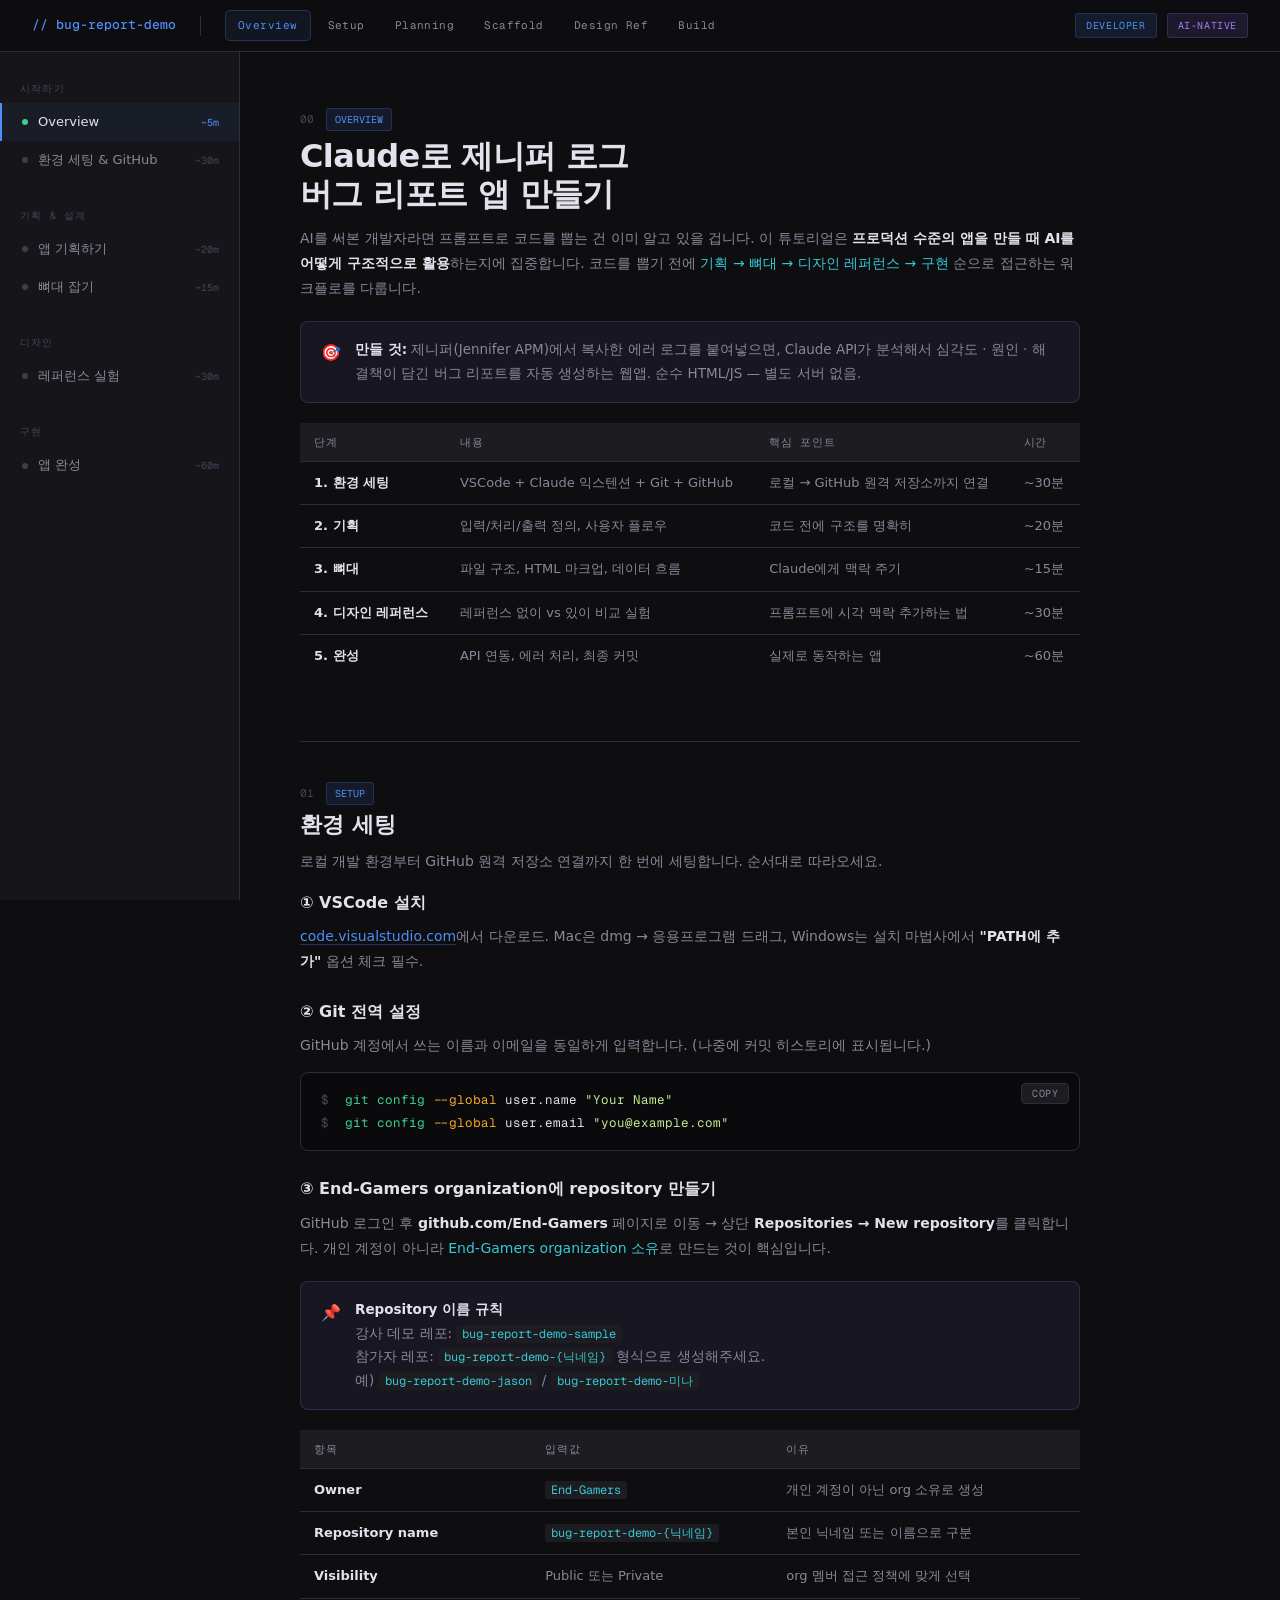
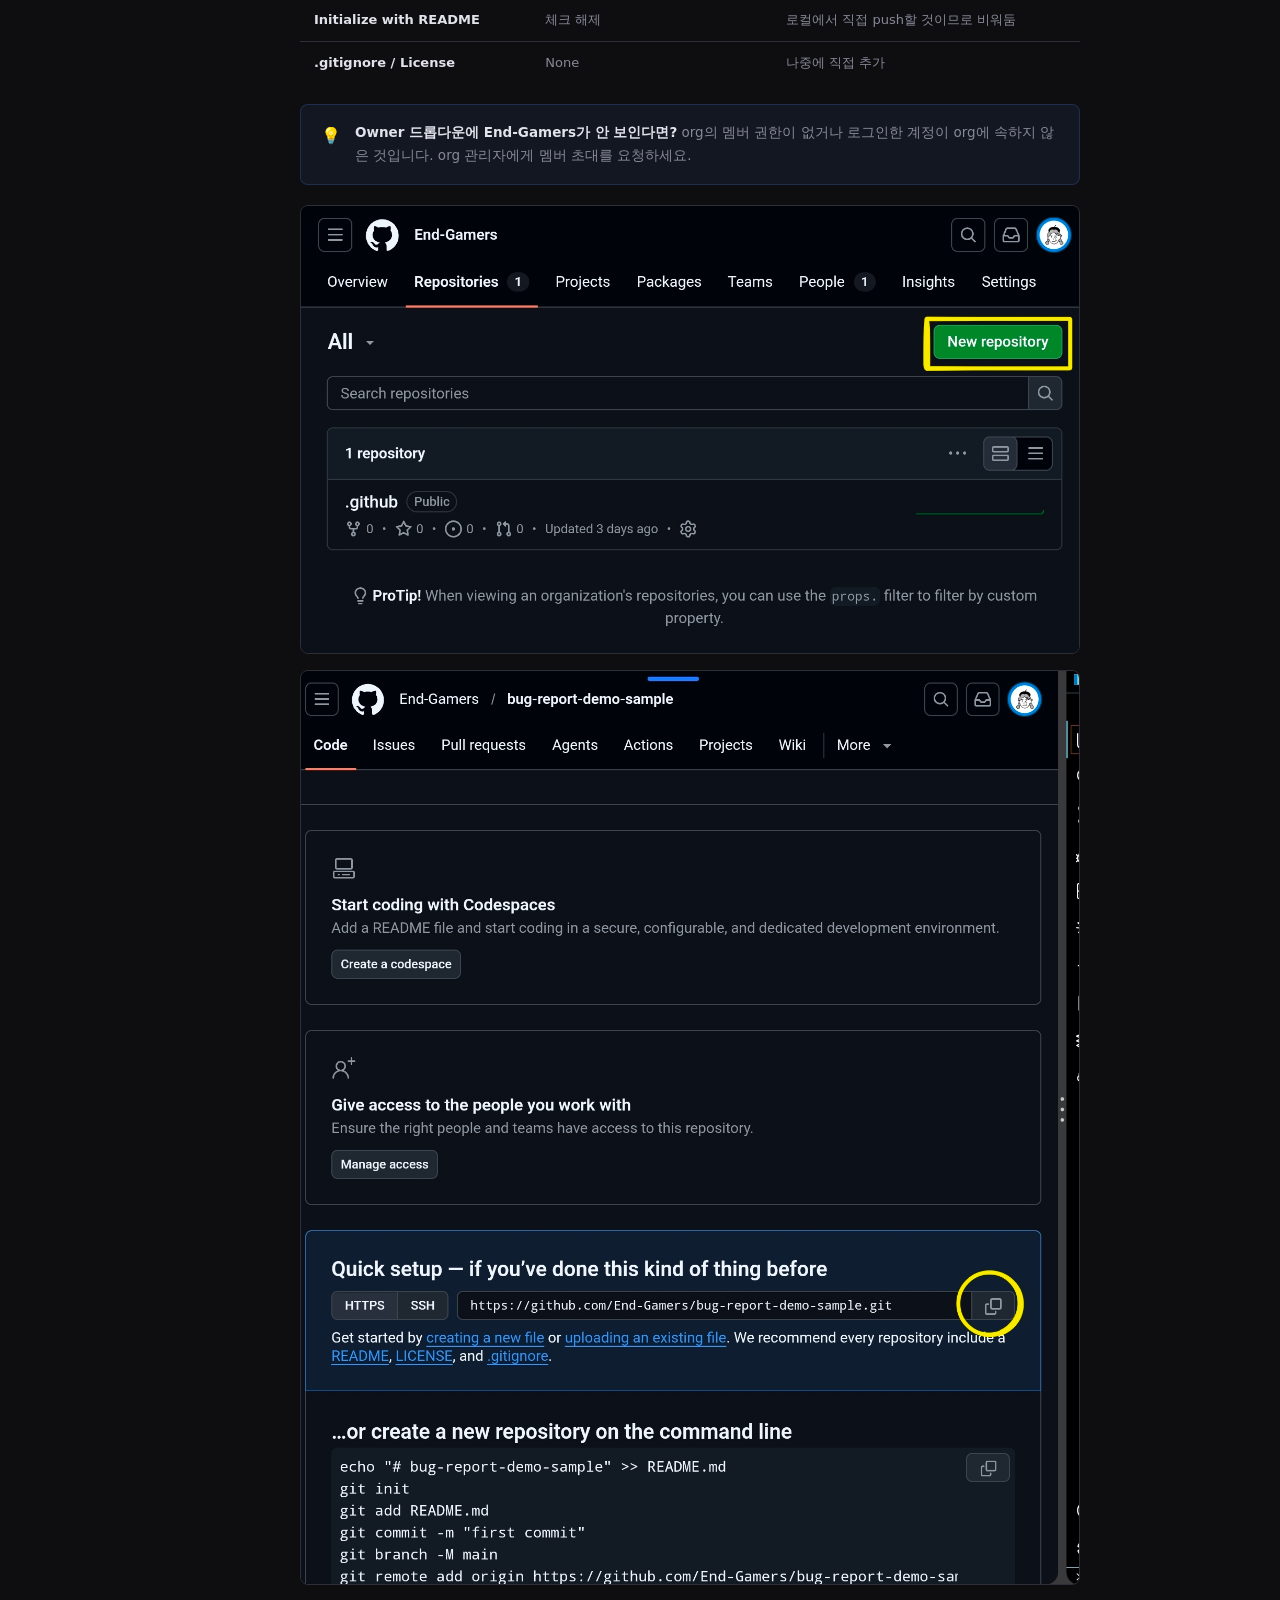
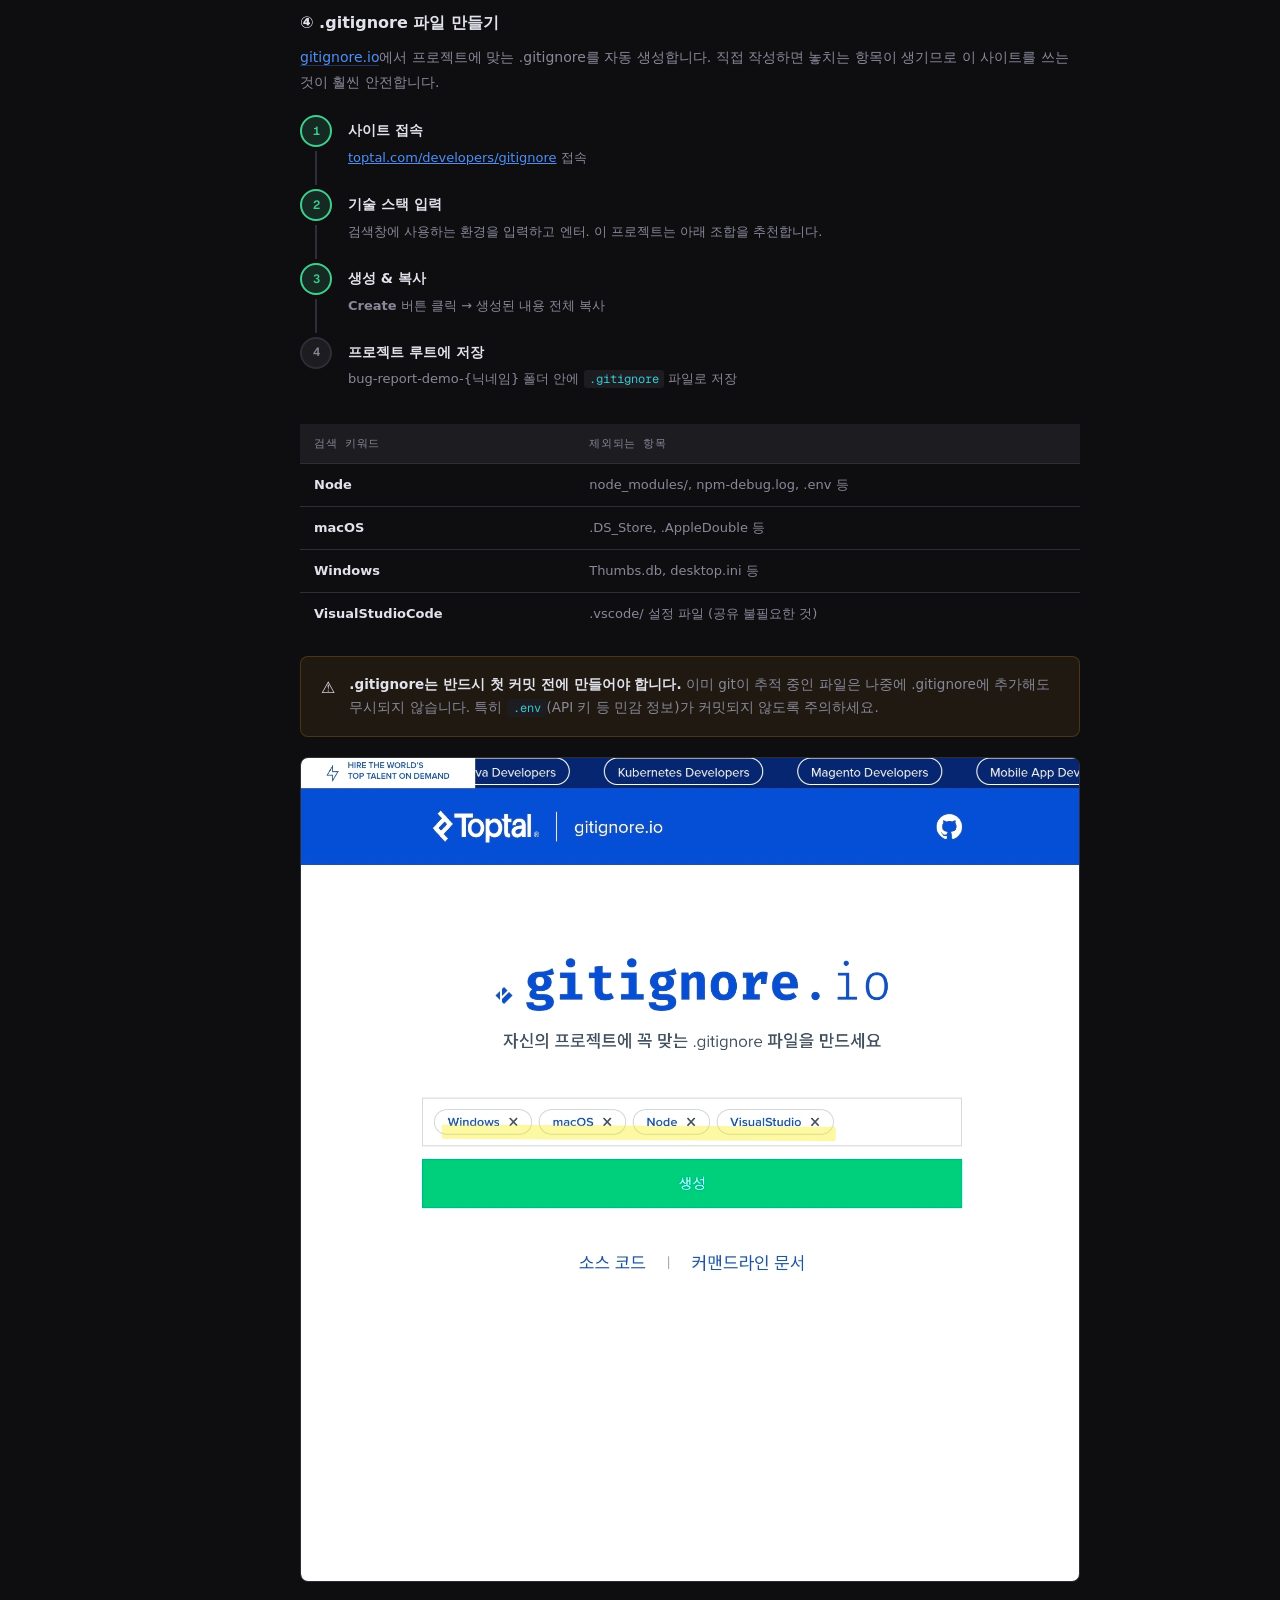
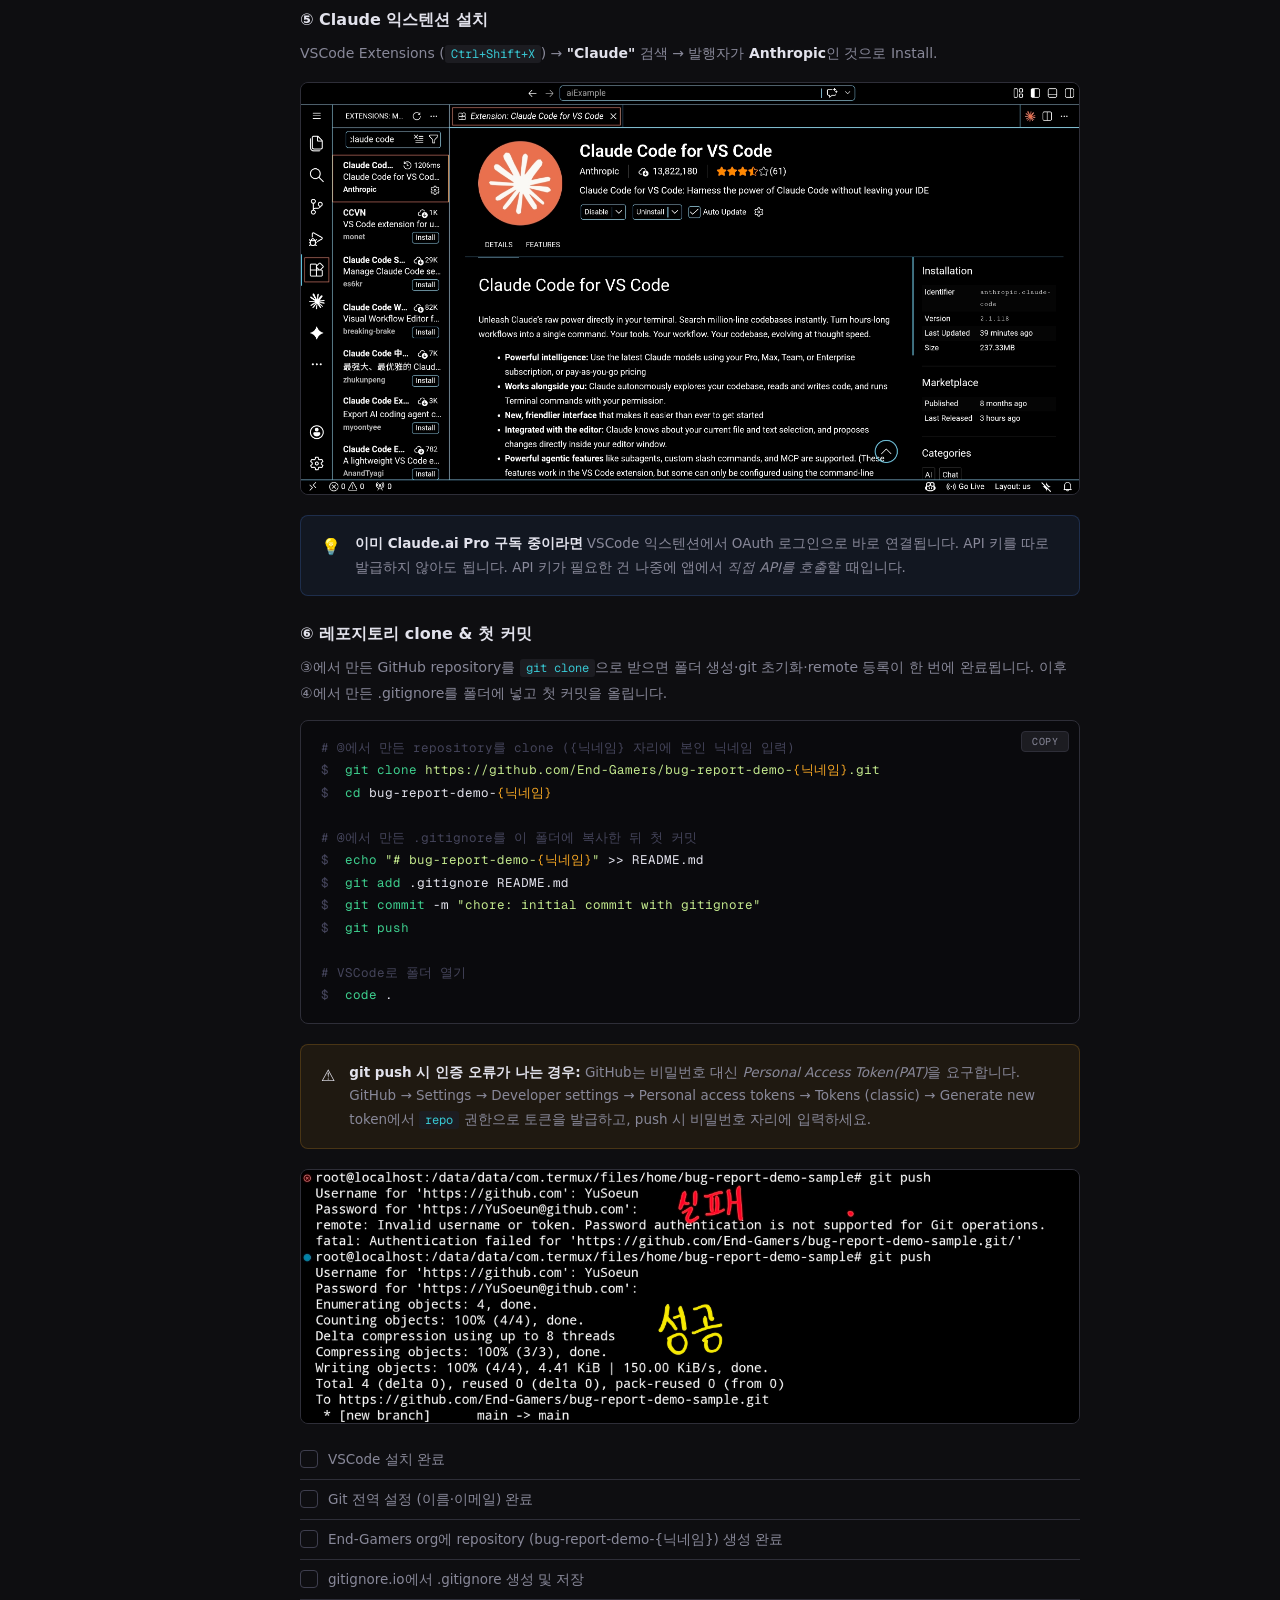
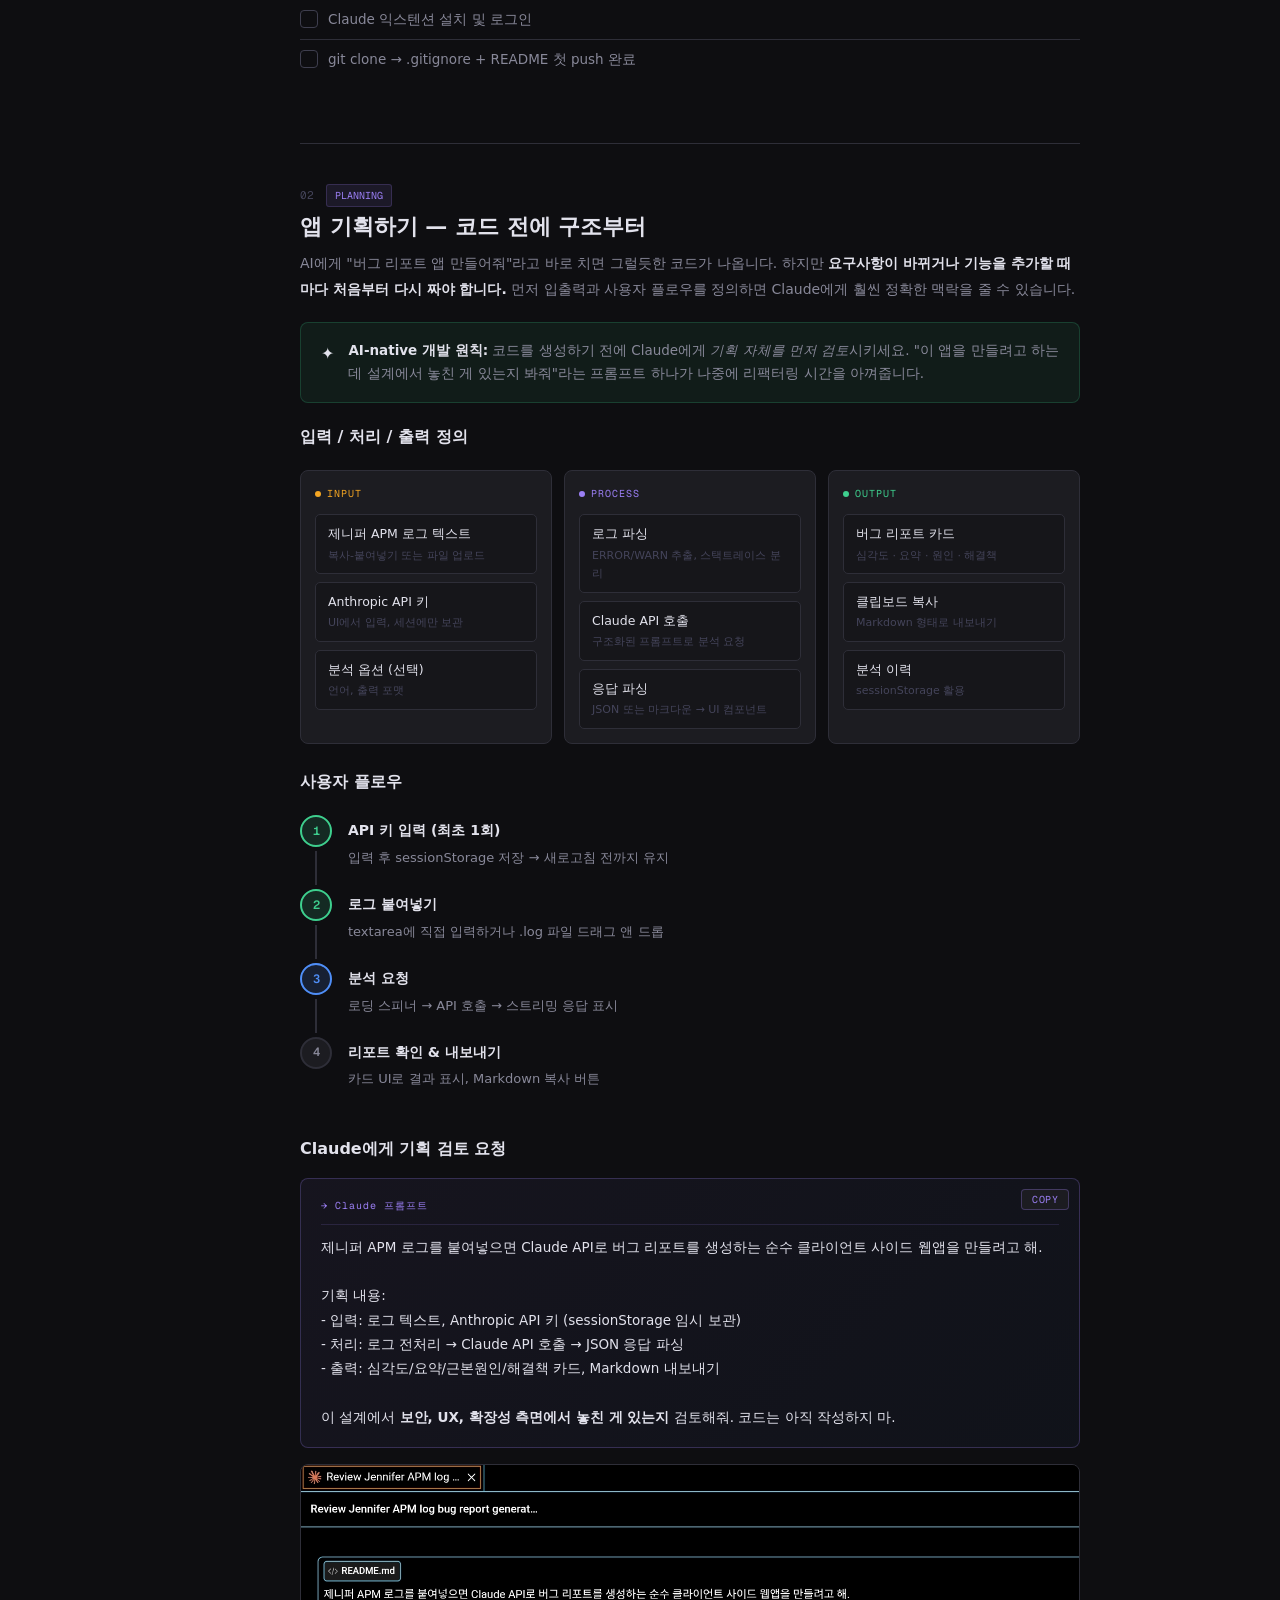
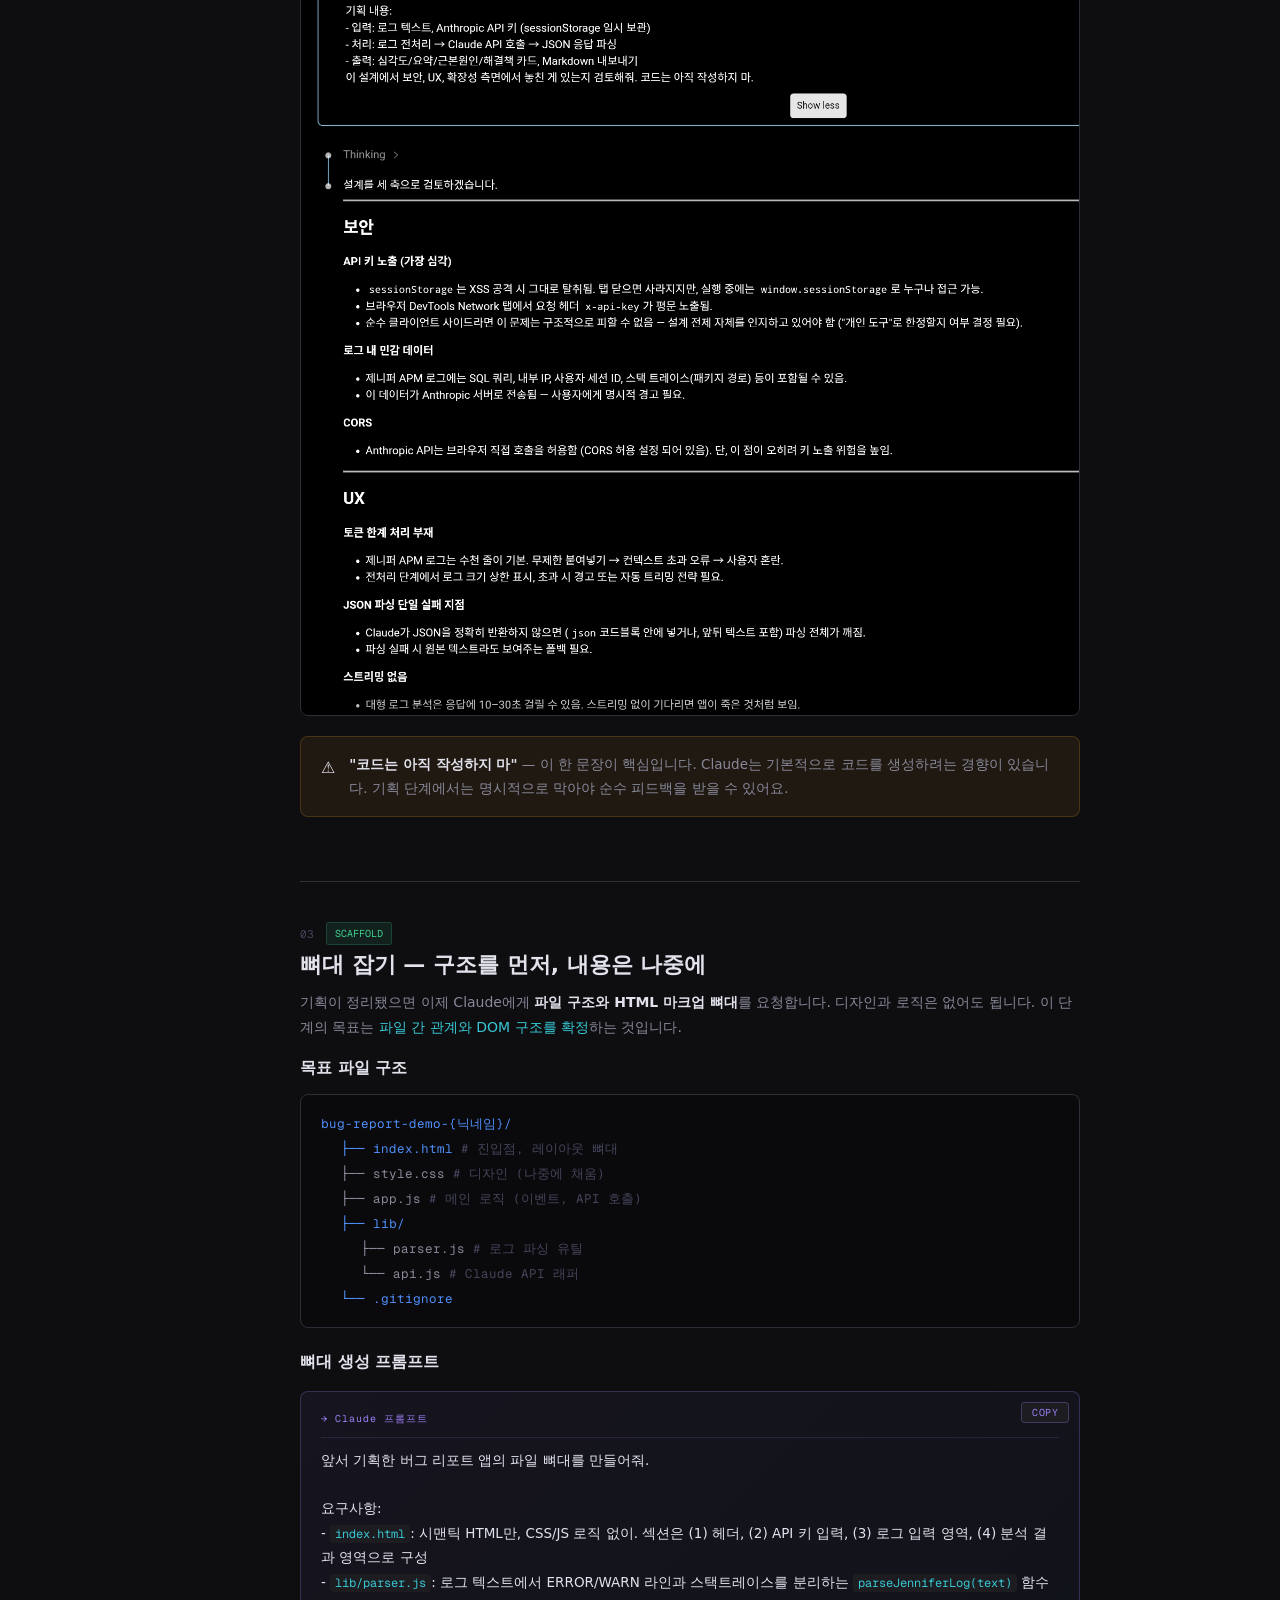
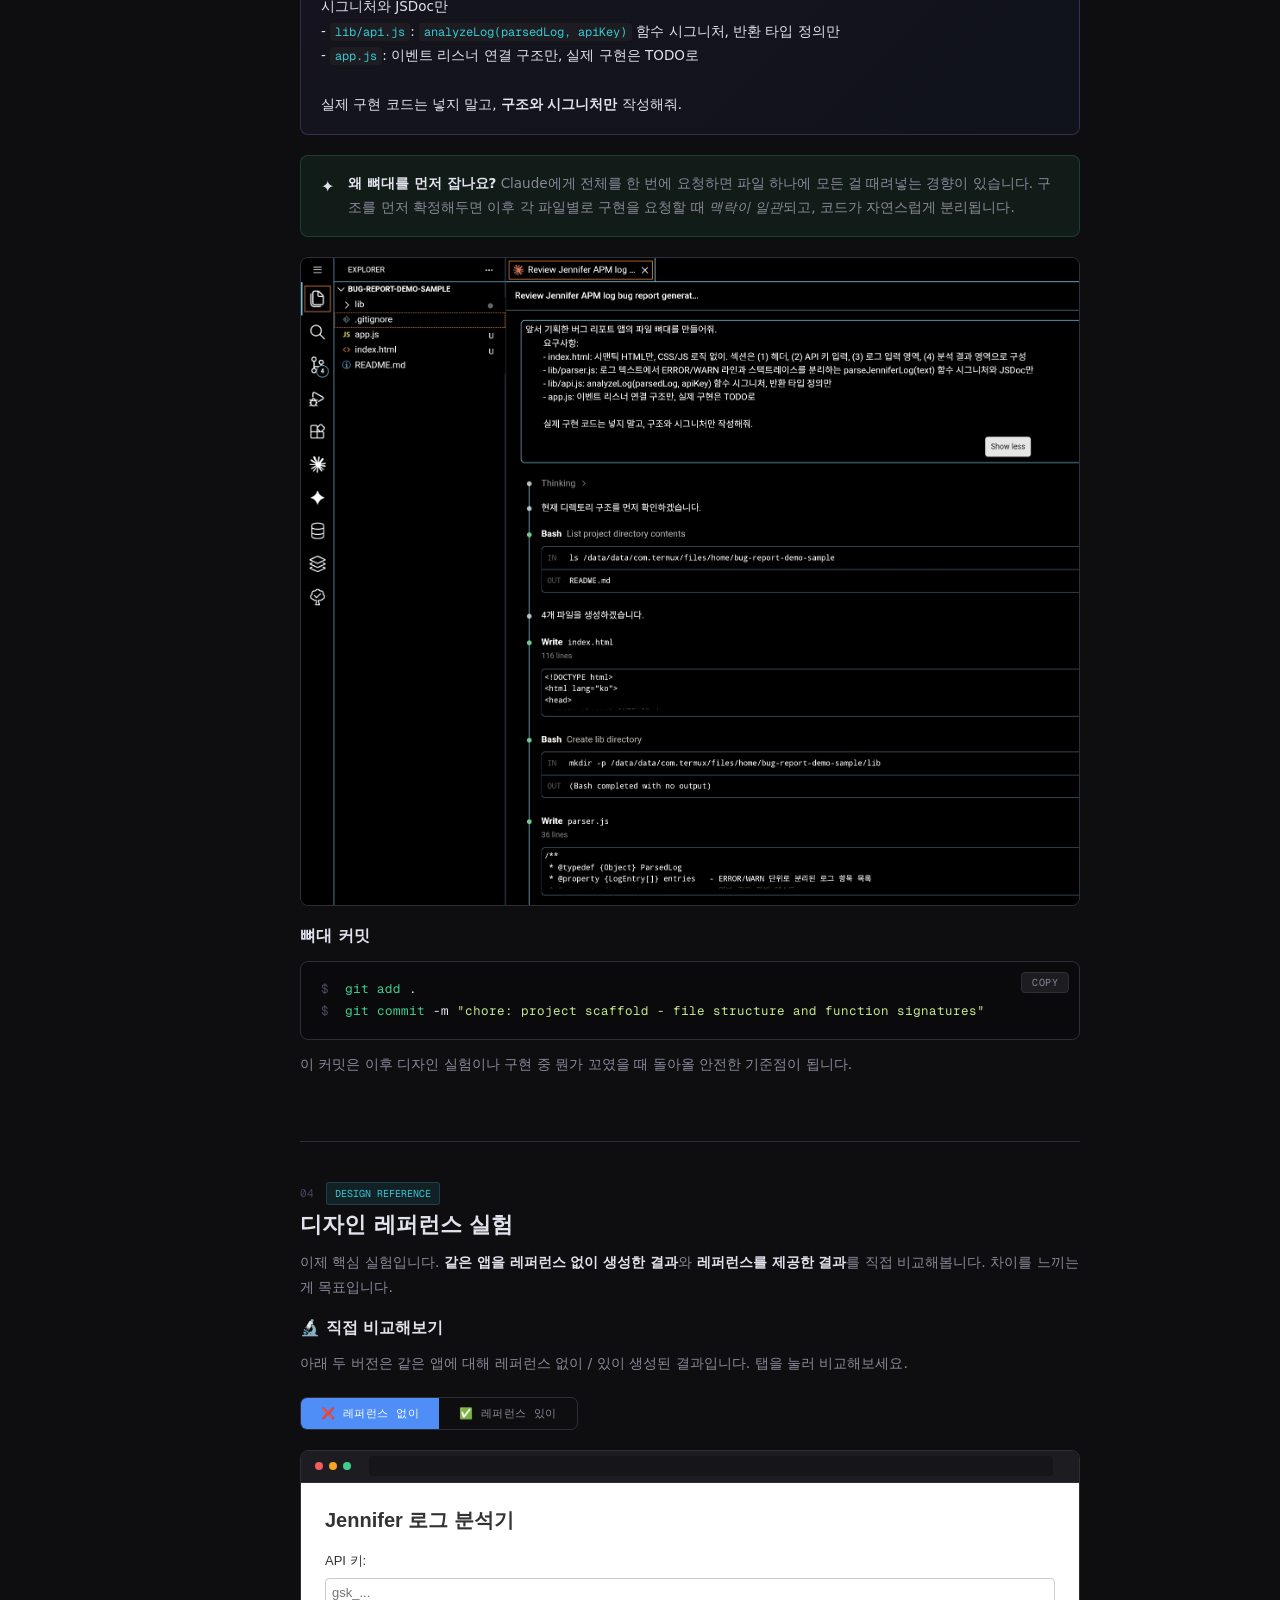
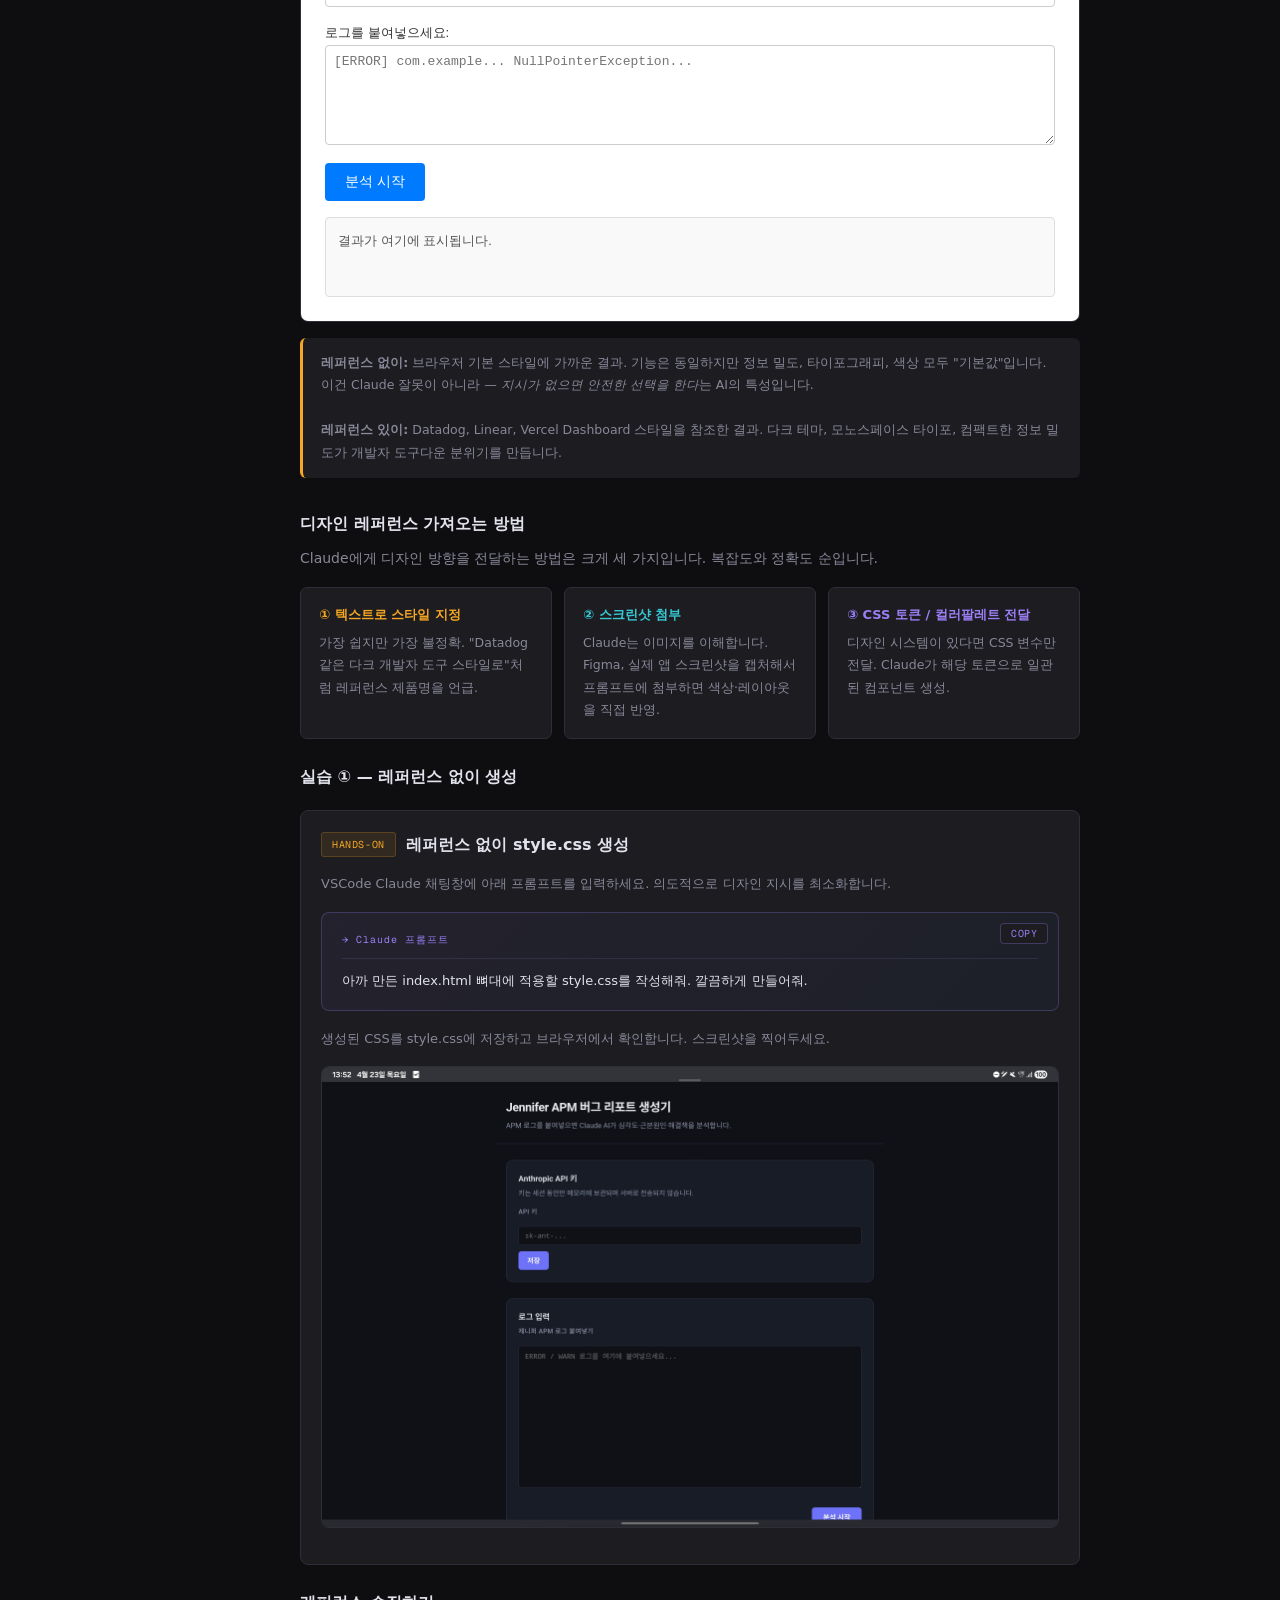
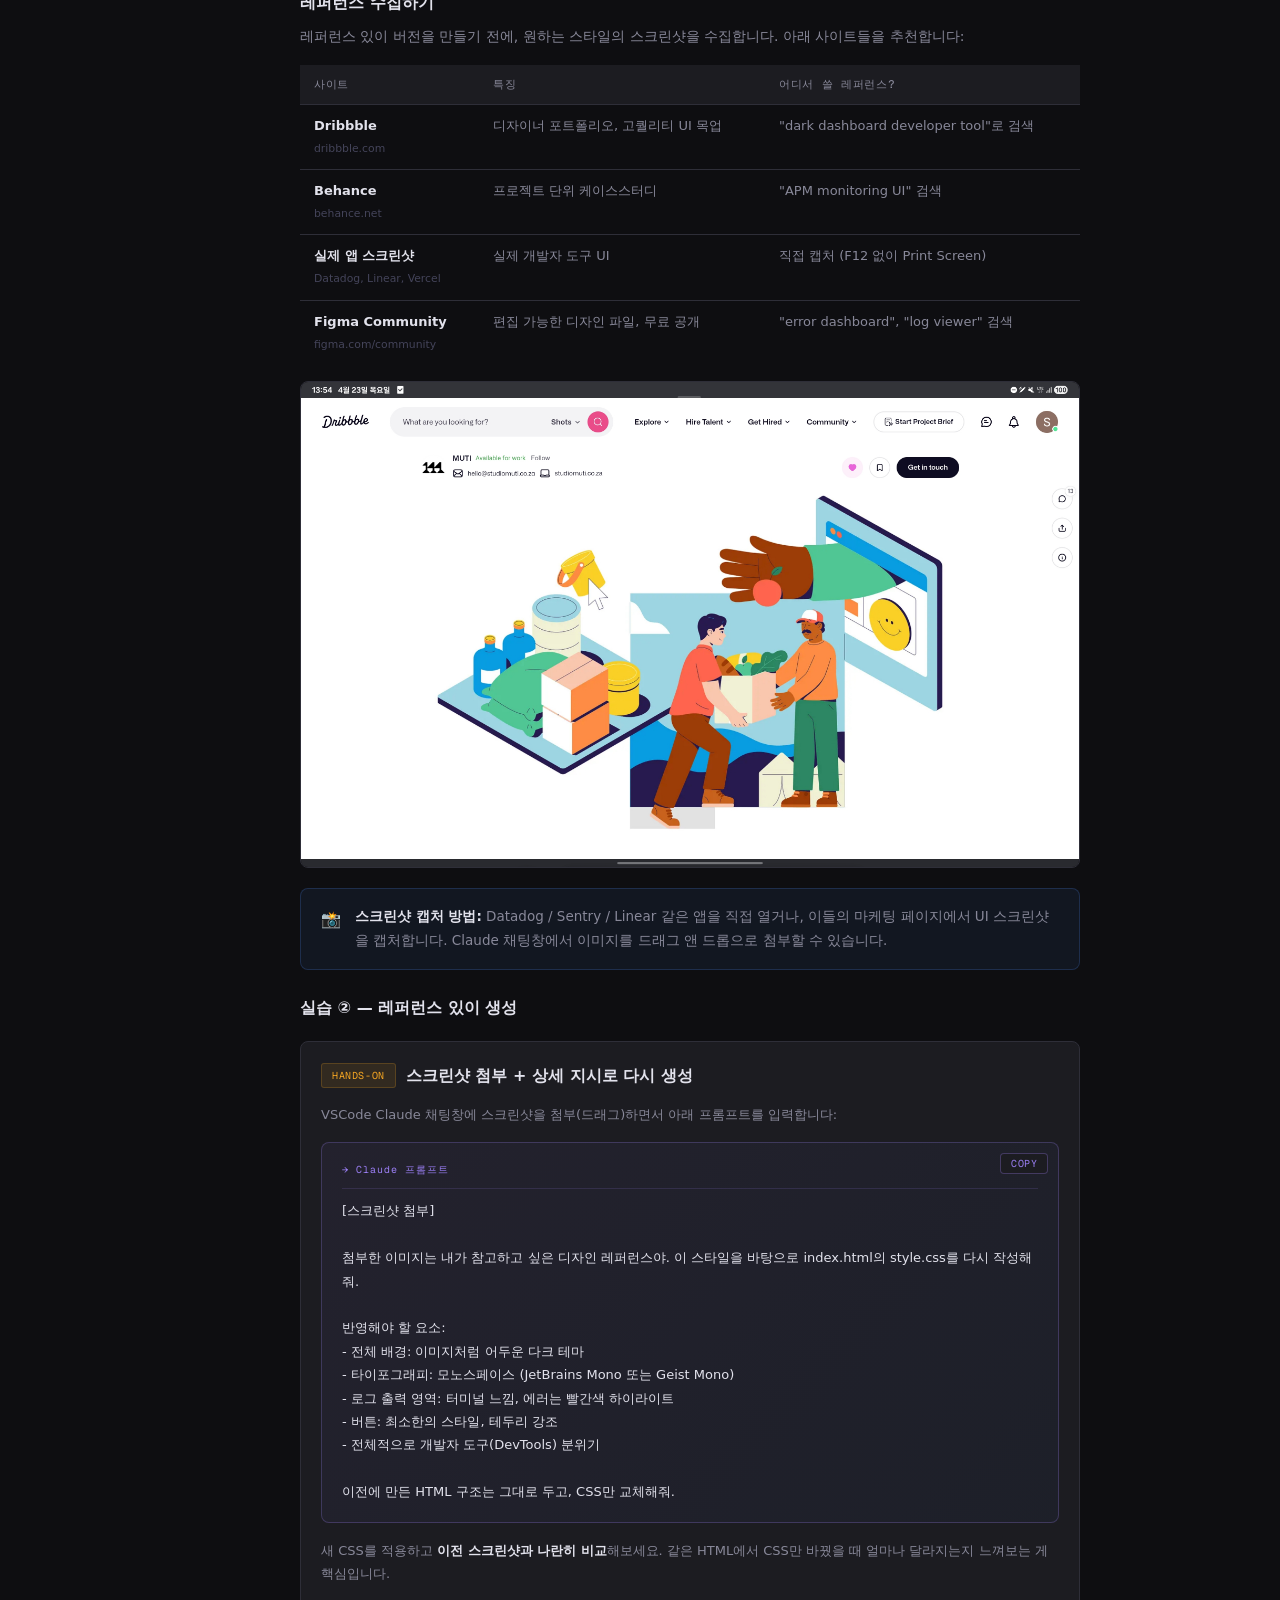
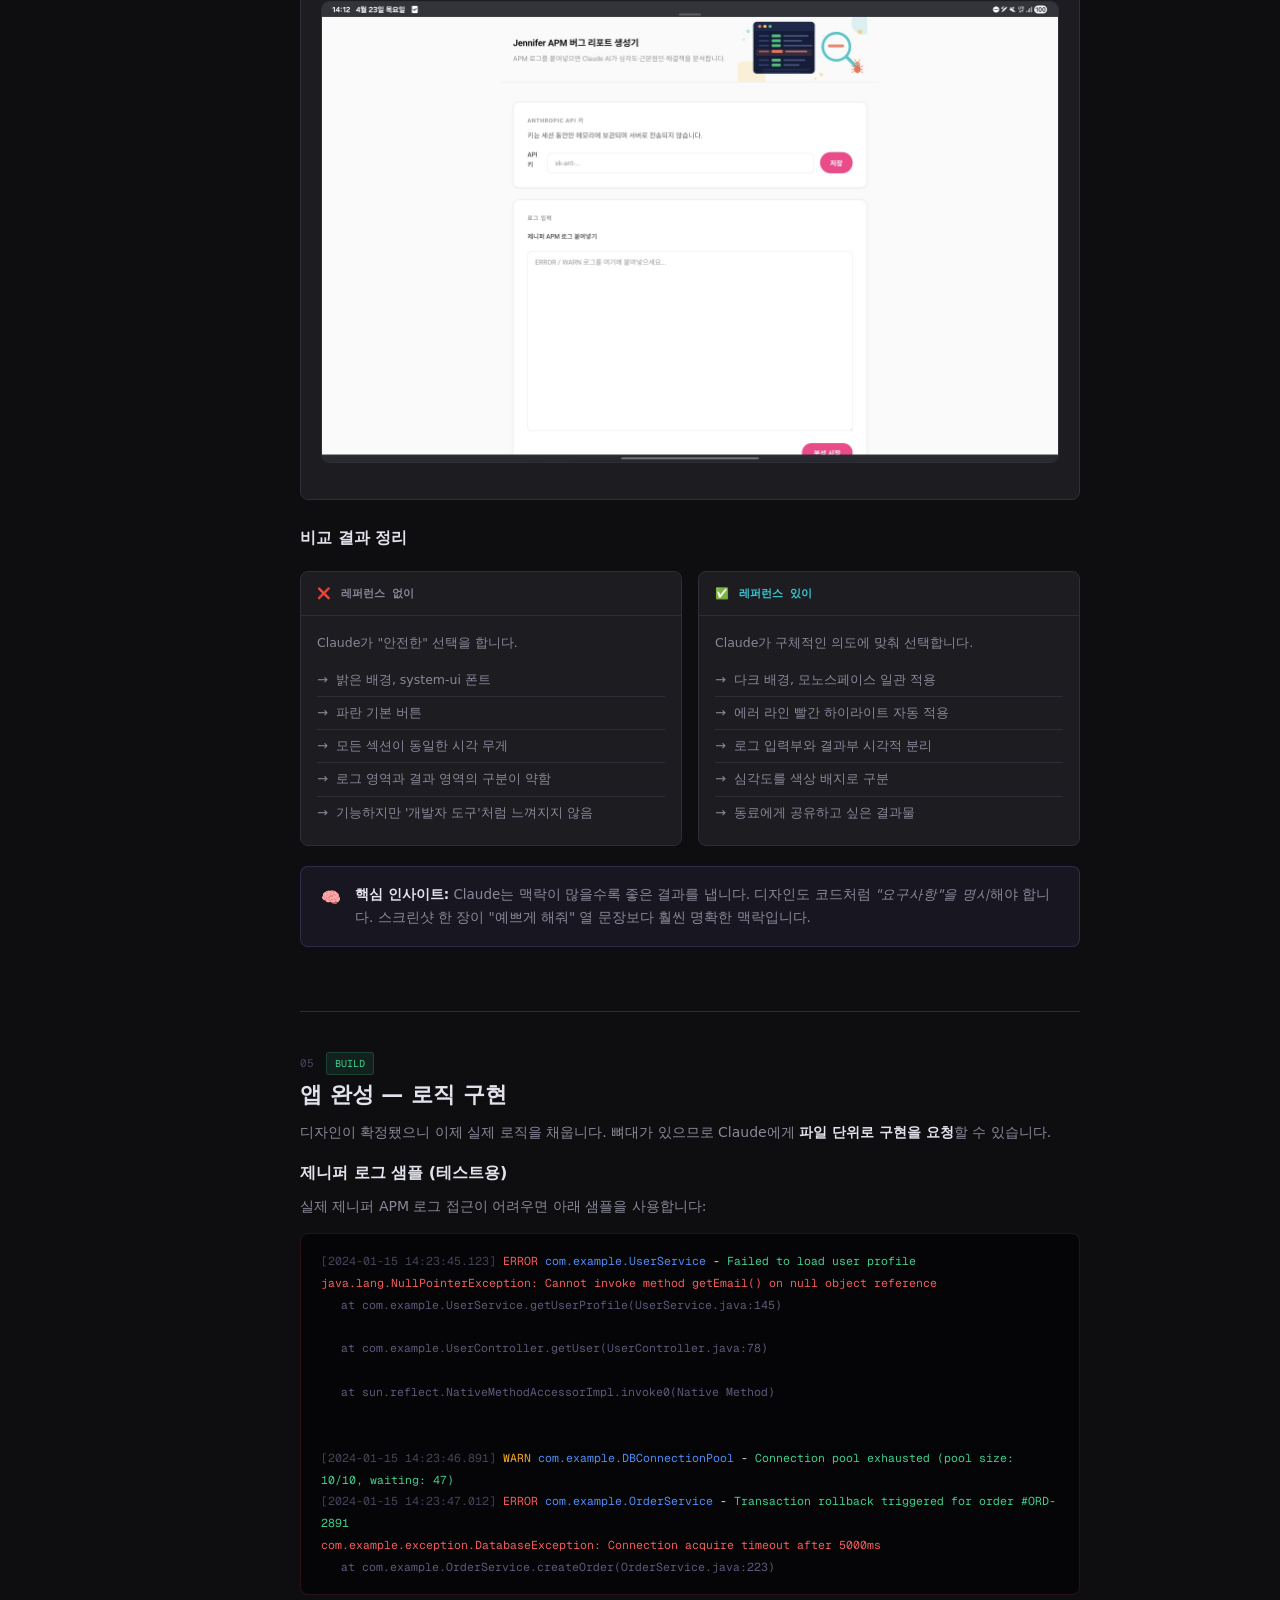
==== docs/index.html @ 87f2b457 "docs: add GitHub Pages tutorial (docs/) and update README - Move guide.html to docs/index.html with " ====
<!DOCTYPE html>
<html lang="ko">
<head>
<meta charset="UTF-8">
<meta name="viewport" content="width=device-width, initial-scale=1.0">
<title>Claude Code + 제니퍼 버그 리포트 앱 — 개발자 튜토리얼</title>
<link href="https://fonts.googleapis.com/css2?family=Geist+Mono:wght@300;400;500;600&family=Pretendard:wght@300;400;500;600;700&display=swap" rel="stylesheet">
<style>
*, *::before, *::after { box-sizing: border-box; margin: 0; padding: 0; }

:root {
  --bg:       #0e0e11;
  --surface:  #16161a;
  --panel:    #1c1c21;
  --border:   #2e2e38;
  --border2:  #3e3e4e;
  --text:     #e2e2ec;
  --muted:    #888899;
  --dim:      #44445a;
  --blue:     #4f8ef7;
  --green:    #3ecf8e;
  --orange:   #f5a623;
  --red:      #f25c5c;
  --purple:   #9b7ff4;
  --cyan:     #38c8d4;
  --mono: 'Geist Mono', 'JetBrains Mono', monospace;
  --sans: 'Pretendard', system-ui, sans-serif;
}

html { scroll-behavior: smooth; }
body { background: var(--bg); color: var(--text); font-family: var(--sans); font-size: 14px; line-height: 1.7; overflow-x: hidden; }

/* ── TOPBAR ── */
.topbar {
  position: fixed; top: 0; left: 0; right: 0; z-index: 200;
  height: 52px;
  background: rgba(14,14,17,0.92);
  backdrop-filter: blur(16px);
  border-bottom: 1px solid var(--border);
  display: flex; align-items: center; padding: 0 32px; gap: 24px;
}
.topbar-logo { font-family: var(--mono); font-size: 13px; color: var(--blue); font-weight: 500; }
.topbar-sep { width: 1px; height: 20px; background: var(--border); }
.topbar-nav { display: flex; gap: 4px; }
.topbar-link {
  font-family: var(--mono); font-size: 11px; letter-spacing: 0.04em;
  color: var(--muted); padding: 5px 12px; border-radius: 5px; cursor: pointer;
  transition: all .15s; border: 1px solid transparent; text-decoration: none;
}
.topbar-link:hover { color: var(--text); background: var(--panel); }
.topbar-link.active { color: var(--blue); border-color: rgba(79,142,247,.25); background: rgba(79,142,247,.07); }
.topbar-right { margin-left: auto; display: flex; align-items: center; gap: 10px; }
.tag { font-family: var(--mono); font-size: 10px; padding: 3px 10px; border-radius: 3px; letter-spacing: .06em; }
.tag-dev { background: rgba(79,142,247,.12); color: var(--blue); border: 1px solid rgba(79,142,247,.2); }
.tag-ai  { background: rgba(155,127,244,.12); color: var(--purple); border: 1px solid rgba(155,127,244,.2); }
.progress-line { position: fixed; top: 52px; left: 0; height: 2px; background: linear-gradient(90deg, var(--blue), var(--purple), var(--cyan)); z-index: 199; transition: width .1s; width: 0%; }

/* ── LAYOUT ── */
.shell { display: flex; min-height: 100vh; padding-top: 52px; }
.sidebar {
  position: fixed; top: 52px; left: 0; bottom: 0; width: 240px;
  background: var(--surface); border-right: 1px solid var(--border);
  padding: 28px 0; overflow-y: auto; z-index: 100;
}
.sidebar-section { margin-bottom: 28px; }
.sidebar-label { font-family: var(--mono); font-size: 10px; letter-spacing: .12em; color: var(--dim); padding: 0 20px; margin-bottom: 6px; text-transform: uppercase; }
.sidebar-item {
  display: flex; align-items: center; gap: 10px;
  padding: 8px 20px; cursor: pointer; transition: all .15s;
  font-size: 13px; color: var(--muted); border-left: 2px solid transparent; position: relative;
}
.sidebar-item:hover { color: var(--text); background: var(--panel); }
.sidebar-item.active { color: var(--text); border-left-color: var(--blue); background: rgba(79,142,247,.06); }
.sidebar-item .dot { width: 6px; height: 6px; border-radius: 50%; background: var(--border2); flex-shrink: 0; }
.sidebar-item.active .dot, .sidebar-item.done .dot { background: var(--green); }
.sidebar-item .num { font-family: var(--mono); font-size: 10px; color: var(--dim); margin-left: auto; }
.sidebar-item.active .num { color: var(--blue); }

.main { margin-left: 240px; flex: 1; padding: 56px 60px 100px; max-width: 900px; }

/* ── TYPOGRAPHY ── */
h1 { font-size: 32px; font-weight: 700; line-height: 1.2; letter-spacing: -.02em; margin-bottom: 12px; }
h2 { font-size: 22px; font-weight: 600; line-height: 1.3; margin-bottom: 10px; }
h3 { font-size: 16px; font-weight: 600; color: var(--text); margin-bottom: 8px; }
p { color: var(--muted); margin-bottom: 14px; font-size: 14px; line-height: 1.8; }
p strong { color: var(--text); font-weight: 600; }
p em { color: var(--cyan); font-style: normal; }
p a { color: var(--blue); text-decoration: none; border-bottom: 1px solid rgba(79,142,247,.3); }
p a:hover { border-color: var(--blue); }

/* ── SECTION ── */
.section { margin-bottom: 64px; scroll-margin-top: 80px; }
.section-meta { display: flex; align-items: center; gap: 12px; margin-bottom: 6px; }
.section-index { font-family: var(--mono); font-size: 11px; color: var(--dim); }
.section-badge { font-family: var(--mono); font-size: 10px; padding: 2px 8px; border-radius: 3px; }
.badge-setup   { background: rgba(79,142,247,.1);  color: var(--blue);   border: 1px solid rgba(79,142,247,.2); }
.badge-plan    { background: rgba(155,127,244,.1); color: var(--purple); border: 1px solid rgba(155,127,244,.2); }
.badge-build   { background: rgba(62,207,142,.1);  color: var(--green);  border: 1px solid rgba(62,207,142,.2); }
.badge-design  { background: rgba(56,200,212,.1);  color: var(--cyan);   border: 1px solid rgba(56,200,212,.2); }
.badge-compare { background: rgba(245,166,35,.1);  color: var(--orange); border: 1px solid rgba(245,166,35,.2); }
.divider { height: 1px; background: var(--border); margin: 40px 0; }

/* ── CALLOUT ── */
.callout { border-radius: 8px; padding: 16px 20px; margin: 20px 0; display: flex; gap: 14px; align-items: flex-start; }
.callout-info   { background: rgba(79,142,247,.07);  border: 1px solid rgba(79,142,247,.2); }
.callout-warn   { background: rgba(245,166,35,.07);  border: 1px solid rgba(245,166,35,.2); }
.callout-tip    { background: rgba(62,207,142,.07);  border: 1px solid rgba(62,207,142,.2); }
.callout-purple { background: rgba(155,127,244,.07); border: 1px solid rgba(155,127,244,.2); }
.callout-icon { font-size: 16px; flex-shrink: 0; margin-top: 1px; }
.callout-body { font-size: 13.5px; color: var(--muted); line-height: 1.75; }
.callout-body strong { color: var(--text); }
.callout-body code { font-family: var(--mono); font-size: 12px; background: var(--panel); padding: 1px 6px; border-radius: 3px; color: var(--cyan); }

/* ── CODE / CMD ── */
.codeblock {
  background: #0a0a0d; border: 1px solid var(--border);
  border-radius: 8px; padding: 16px 20px; margin: 12px 0;
  font-family: var(--mono); font-size: 12.5px; line-height: 1.8;
  overflow-x: auto; position: relative;
}
.codeblock .prompt { color: var(--dim); user-select: none; margin-right: 8px; }
.codeblock .cmd { color: var(--green); }
.codeblock .arg { color: var(--orange); }
.codeblock .str { color: #c3e88d; }
.codeblock .kw  { color: #c792ea; }
.codeblock .cm  { color: var(--dim); }
.codeblock .hl  { color: var(--cyan); }
.codeblock .fn  { color: var(--blue); }
.codeblock .num { color: #f78c6c; }
.cbtn { position: absolute; top: 10px; right: 10px; font-family: var(--mono); font-size: 10px; background: var(--panel); border: 1px solid var(--border); color: var(--muted); padding: 3px 10px; border-radius: 4px; cursor: pointer; transition: all .15s; letter-spacing: .04em; }
.cbtn:hover { background: var(--blue); color: white; border-color: var(--blue); }
.cbtn.ok { background: var(--green); color: #0e0e11; border-color: var(--green); }

/* ── PROMPT BLOCK ── */
.prompt-block {
  background: linear-gradient(135deg, rgba(155,127,244,.06), rgba(79,142,247,.04));
  border: 1px solid rgba(155,127,244,.25); border-radius: 8px;
  padding: 18px 20px; margin: 16px 0; position: relative;
}
.prompt-block::before {
  content: '→ Claude 프롬프트';
  font-family: var(--mono); font-size: 10px; color: var(--purple); letter-spacing: .1em;
  display: block; margin-bottom: 10px; padding-bottom: 10px; border-bottom: 1px solid rgba(155,127,244,.15);
}
.prompt-block p { color: var(--text); font-size: 13.5px; margin-bottom: 0; line-height: 1.8; }
.prompt-block code { font-family: var(--mono); font-size: 12px; color: var(--cyan); background: var(--panel); padding: 1px 5px; border-radius: 3px; }
.pbtn { position: absolute; top: 10px; right: 10px; font-family: var(--mono); font-size: 10px; background: var(--panel); border: 1px solid rgba(155,127,244,.3); color: var(--purple); padding: 3px 10px; border-radius: 4px; cursor: pointer; transition: all .15s; letter-spacing: .04em; }
.pbtn:hover { background: var(--purple); color: white; border-color: var(--purple); }
.pbtn.ok { background: var(--green); color: #0e0e11; border-color: var(--green); }

/* ── TABLE ── */
.tbl { width: 100%; border-collapse: collapse; margin: 16px 0; font-size: 13px; }
.tbl th { text-align: left; padding: 10px 14px; background: var(--panel); color: var(--muted); font-family: var(--mono); font-size: 11px; letter-spacing: .06em; border-bottom: 1px solid var(--border); font-weight: 500; }
.tbl td { padding: 10px 14px; border-bottom: 1px solid var(--border); color: var(--muted); vertical-align: top; }
.tbl td strong { color: var(--text); }
.tbl tr:last-child td { border-bottom: none; }
.tbl tr:hover td { background: var(--panel); }

/* ── PLANNING BOARD ── */
.plan-board { display: grid; grid-template-columns: 1fr 1fr 1fr; gap: 12px; margin: 20px 0; }
.plan-col { background: var(--panel); border: 1px solid var(--border); border-radius: 8px; padding: 14px; }
.plan-col-title { font-family: var(--mono); font-size: 10px; letter-spacing: .1em; color: var(--muted); margin-bottom: 12px; text-transform: uppercase; display: flex; align-items: center; gap: 6px; }
.plan-col-title::before { content: ''; width: 6px; height: 6px; border-radius: 50%; background: currentColor; }
.plan-col.inputs .plan-col-title  { color: var(--orange); }
.plan-col.process .plan-col-title { color: var(--purple); }
.plan-col.outputs .plan-col-title { color: var(--green); }
.plan-item { background: var(--surface); border: 1px solid var(--border); border-radius: 5px; padding: 8px 12px; margin-bottom: 8px; font-size: 12.5px; color: var(--text); }
.plan-item:last-child { margin-bottom: 0; }
.plan-item small { display: block; color: var(--dim); font-size: 11px; margin-top: 2px; }

/* ── COMPARE SECTION ── */
.compare-wrap { display: grid; grid-template-columns: 1fr 1fr; gap: 16px; margin: 20px 0; }
.compare-card {
  border-radius: 8px; border: 1px solid var(--border); overflow: hidden;
  background: var(--panel);
}
.compare-card-header {
  padding: 12px 16px; border-bottom: 1px solid var(--border);
  display: flex; align-items: center; gap: 10px;
  font-family: var(--mono); font-size: 11px;
}
.compare-card-header .label { font-weight: 600; }
.compare-card.no-ref .compare-card-header { color: var(--muted); }
.compare-card.with-ref .compare-card-header { color: var(--cyan); }
.compare-card-body { padding: 16px; }
.compare-card-body p { font-size: 12.5px; margin-bottom: 0; }
.diff-list { list-style: none; margin-top: 10px; }
.diff-list li { font-size: 12.5px; padding: 5px 0; border-bottom: 1px solid var(--border); color: var(--muted); display: flex; gap: 8px; align-items: flex-start; }
.diff-list li:last-child { border-bottom: none; }
.diff-list li .icon { flex-shrink: 0; font-size: 13px; }

/* ── STEP TIMELINE ── */
.steps-flow { display: flex; flex-direction: column; gap: 0; margin: 20px 0; }
.flow-item { display: flex; gap: 16px; }
.flow-left { display: flex; flex-direction: column; align-items: center; }
.flow-circle { width: 32px; height: 32px; border-radius: 50%; background: var(--panel); border: 2px solid var(--border); display: flex; align-items: center; justify-content: center; font-family: var(--mono); font-size: 12px; font-weight: 600; color: var(--muted); flex-shrink: 0; }
.flow-item.active .flow-circle { background: rgba(79,142,247,.15); border-color: var(--blue); color: var(--blue); }
.flow-item.done .flow-circle { background: rgba(62,207,142,.15); border-color: var(--green); color: var(--green); }
.flow-line { width: 2px; flex: 1; background: var(--border); margin: 4px 0; min-height: 20px; }
.flow-item:last-child .flow-line { display: none; }
.flow-content { padding: 4px 0 20px; }
.flow-title { font-size: 14px; font-weight: 600; color: var(--text); margin-bottom: 4px; }
.flow-desc { font-size: 13px; color: var(--muted); }

/* ── WIREFRAME ── */
.wireframe { background: #0a0a0d; border: 1px solid var(--border); border-radius: 8px; padding: 20px; margin: 16px 0; font-family: var(--mono); font-size: 11px; color: var(--dim); line-height: 1.6; overflow-x: auto; }
.wireframe .wf-box { border: 1px dashed var(--border2); display: inline-block; padding: 4px 8px; border-radius: 3px; margin: 2px; color: var(--muted); font-size: 11px; }
.wireframe .wf-btn { border: 1px solid var(--blue); color: var(--blue); padding: 4px 14px; border-radius: 3px; display: inline-block; margin: 2px; font-size: 11px; }
.wireframe .wf-input { border-bottom: 1px solid var(--border2); padding: 4px 0; display: block; width: 100%; color: var(--dim); margin: 4px 0; font-size: 11px; }
.wireframe .wf-section { border: 1px dashed var(--border); border-radius: 4px; padding: 10px 12px; margin: 8px 0; }
.wireframe .wf-label { color: var(--dim); font-size: 10px; display: block; margin-bottom: 4px; text-transform: uppercase; letter-spacing: .08em; }
.wireframe .wf-row { display: flex; gap: 12px; align-items: flex-start; }
.wireframe .wf-col { flex: 1; }

/* ── DESIGN COMPARE DEMO ── */
.demo-toggle { display: flex; gap: 0; margin: 20px 0; border: 1px solid var(--border); border-radius: 7px; overflow: hidden; width: fit-content; }
.demo-btn { font-family: var(--mono); font-size: 11px; padding: 8px 20px; cursor: pointer; border: none; background: transparent; color: var(--muted); letter-spacing: .04em; transition: all .15s; }
.demo-btn.active { background: var(--blue); color: white; }
.demo-btn:hover:not(.active) { background: var(--panel); color: var(--text); }

.demo-frame { background: #0a0a0d; border: 1px solid var(--border); border-radius: 8px; overflow: hidden; margin-bottom: 12px; }
.demo-frame-bar { height: 32px; background: var(--panel); border-bottom: 1px solid var(--border); display: flex; align-items: center; padding: 0 14px; gap: 6px; }
.demo-frame-dot { width: 8px; height: 8px; border-radius: 50%; }
.demo-frame-url { flex: 1; background: var(--surface); border-radius: 4px; height: 20px; margin: 0 12px; }

/* ── NO-REF design (generic) ── */
.app-nore { padding: 24px; font-family: Arial, sans-serif; }
.app-nore h2 { color: #333; font-size: 20px; margin-bottom: 16px; }
.app-nore textarea { width: 100%; height: 100px; border: 1px solid #ccc; border-radius: 4px; padding: 8px; font-size: 13px; resize: vertical; background: white; color: #333; }
.app-nore button { background: #007bff; color: white; border: none; padding: 10px 20px; border-radius: 4px; margin-top: 10px; cursor: pointer; font-size: 14px; }
.app-nore .result-area { margin-top: 16px; border: 1px solid #ddd; border-radius: 4px; padding: 12px; min-height: 80px; background: #f9f9f9; color: #555; font-size: 13px; }

/* ── WITH-REF design (inspired) ── */
.app-ref { padding: 24px; background: #0e0e11; font-family: 'Geist Mono', monospace; }
.app-ref-header { display: flex; align-items: center; gap: 10px; margin-bottom: 20px; }
.app-ref-title { font-size: 14px; font-weight: 600; color: #e2e2ec; letter-spacing: .02em; }
.app-ref-badge { font-size: 10px; background: rgba(62,207,142,.1); border: 1px solid rgba(62,207,142,.2); color: #3ecf8e; padding: 2px 8px; border-radius: 3px; }
.app-ref-input-label { font-size: 10px; letter-spacing: .1em; color: #44445a; margin-bottom: 6px; text-transform: uppercase; }
.app-ref textarea { width: 100%; height: 90px; background: #0a0a0d; border: 1px solid #2e2e38; border-radius: 6px; padding: 10px 12px; font-size: 11px; color: #c3e88d; font-family: monospace; resize: vertical; }
.app-ref textarea:focus { outline: none; border-color: rgba(79,142,247,.5); }
.app-ref input:focus { outline: none; border-color: rgba(79,142,247,.5); }
.app-ref-actions { display: flex; gap: 8px; margin-top: 10px; }
.app-ref-btn { background: #4f8ef7; color: #0e0e11; border: none; padding: 8px 18px; border-radius: 5px; font-size: 11px; cursor: pointer; font-family: monospace; font-weight: 600; letter-spacing: .04em; }
.app-ref-btn-ghost { background: transparent; border: 1px solid #2e2e38; color: #888899; padding: 8px 14px; border-radius: 5px; font-size: 11px; cursor: pointer; font-family: monospace; }
.app-ref-result { margin-top: 14px; background: #0a0a0d; border: 1px solid #2e2e38; border-radius: 6px; padding: 14px; }
.app-ref-result-title { font-size: 10px; letter-spacing: .08em; color: #44445a; margin-bottom: 8px; text-transform: uppercase; }
.app-ref-chip { display: inline-block; font-size: 10px; padding: 2px 8px; border-radius: 3px; margin-right: 6px; }
.chip-high { background: rgba(242,92,92,.1); border: 1px solid rgba(242,92,92,.25); color: #f25c5c; }
.app-ref-result p { font-size: 11.5px; color: #888899; margin: 0; margin-top: 6px; }

.compare-note { font-size: 12.5px; color: var(--muted); background: var(--panel); border-radius: 6px; padding: 14px 18px; border-left: 3px solid var(--orange); line-height: 1.8; }

/* ── EXERCISE BOX ── */
.exercise { background: var(--panel); border: 1px solid var(--border); border-radius: 8px; padding: 20px; margin: 20px 0; }
.exercise-header { display: flex; align-items: center; gap: 10px; margin-bottom: 14px; }
.exercise-badge { font-family: var(--mono); font-size: 10px; background: rgba(245,166,35,.1); color: var(--orange); border: 1px solid rgba(245,166,35,.2); padding: 3px 10px; border-radius: 3px; letter-spacing: .06em; }
.exercise h3 { margin-bottom: 0; }
.exercise p { font-size: 13px; }
.exercise ol { padding-left: 20px; }
.exercise ol li { font-size: 13px; color: var(--muted); margin-bottom: 8px; line-height: 1.7; }
.exercise ol li strong { color: var(--text); }
.exercise ol li code { font-family: var(--mono); font-size: 12px; color: var(--cyan); background: var(--surface); padding: 1px 6px; border-radius: 3px; }

/* ── CHECKLIST ── */
.checklist { list-style: none; margin: 12px 0; }
.checklist li { display: flex; align-items: flex-start; gap: 10px; padding: 8px 0; border-bottom: 1px solid var(--border); font-size: 13.5px; color: var(--muted); cursor: pointer; transition: color .15s; }
.checklist li:last-child { border-bottom: none; }
.checklist li:hover { color: var(--text); }
.checklist li.done { color: var(--dim); text-decoration: line-through; }
.checkicon { width: 18px; height: 18px; border-radius: 4px; border: 1.5px solid var(--border2); display: flex; align-items: center; justify-content: center; font-size: 10px; flex-shrink: 0; margin-top: 2px; transition: all .15s; }
.checklist li.done .checkicon { background: var(--green); border-color: var(--green); color: #0e0e11; }

/* ── FILE TREE ── */
.filetree { background: #0a0a0d; border: 1px solid var(--border); border-radius: 8px; padding: 16px 20px; margin: 12px 0; font-family: var(--mono); font-size: 12.5px; line-height: 2; }
.filetree .dir { color: var(--blue); }
.filetree .file { color: var(--muted); }
.filetree .comment { color: var(--dim); }
.filetree .indent { padding-left: 20px; }
.filetree .indent2 { padding-left: 40px; }

/* ── GRID ── */
.grid2 { display: grid; grid-template-columns: 1fr 1fr; gap: 12px; margin: 16px 0; }
.grid3 { display: grid; grid-template-columns: 1fr 1fr 1fr; gap: 12px; margin: 16px 0; }
.card { background: var(--panel); border: 1px solid var(--border); border-radius: 7px; padding: 16px 18px; }
.card h3 { font-size: 13px; margin-bottom: 6px; }
.card p { font-size: 12.5px; margin-bottom: 0; }

/* ── LOG SAMPLE ── */
.log-sample { background: #050507; border: 1px solid rgba(242,92,92,.15); border-radius: 8px; padding: 16px 20px; font-family: var(--mono); font-size: 11.5px; line-height: 1.9; overflow-x: auto; margin: 14px 0; }
.ls-time { color: var(--dim); }
.ls-err  { color: var(--red); }
.ls-warn { color: var(--orange); }
.ls-cls  { color: var(--blue); }
.ls-msg  { color: var(--green); }
.ls-stack { color: #5a5a7a; padding-left: 20px; display: block; }

/* ── SCREENSHOT ── */
.screenshot-img {
  width: 100%;
  border-radius: 8px;
  margin: 16px 0;
  display: block;
  border: 1px solid var(--border);
}

/* ── RESPONSIVE ── */
@media (max-width: 900px) {
  .sidebar { display: none; }
  .main { margin-left: 0; padding: 40px 24px 80px; }
  .plan-board, .compare-wrap, .grid2, .grid3 { grid-template-columns: 1fr; }
}

/* ── ANIM ── */
@keyframes fadeUp { from { opacity:0; transform: translateY(16px); } to { opacity:1; transform:none; } }
.section { opacity: 0; transform: translateY(16px); transition: opacity .4s ease, transform .4s ease; }
.section.visible { opacity: 1; transform: none; }
</style>
</head>
<body>

<div class="progress-line" id="prog"></div>

<div class="topbar">
  <div class="topbar-logo">// bug-report-demo</div>
  <div class="topbar-sep"></div>
  <nav class="topbar-nav">
    <a class="topbar-link active" href="#intro">Overview</a>
    <a class="topbar-link" href="#setup">Setup</a>
    <a class="topbar-link" href="#plan">Planning</a>
    <a class="topbar-link" href="#scaffold">Scaffold</a>
    <a class="topbar-link" href="#design">Design Ref</a>
    <a class="topbar-link" href="#build">Build</a>
  </nav>
  <div class="topbar-right">
    <span class="tag tag-dev">DEVELOPER</span>
    <span class="tag tag-ai">AI-NATIVE</span>
  </div>
</div>

<div class="shell">
  <!-- SIDEBAR -->
  <aside class="sidebar">
    <div class="sidebar-section">
      <div class="sidebar-label">시작하기</div>
      <div class="sidebar-item active" onclick="goto('intro')"><div class="dot"></div>Overview<span class="num">~5m</span></div>
      <div class="sidebar-item" onclick="goto('setup')"><div class="dot"></div>환경 세팅 &amp; GitHub<span class="num">~30m</span></div>
    </div>
    <div class="sidebar-section">
      <div class="sidebar-label">기획 & 설계</div>
      <div class="sidebar-item" onclick="goto('plan')"><div class="dot"></div>앱 기획하기<span class="num">~20m</span></div>
      <div class="sidebar-item" onclick="goto('scaffold')"><div class="dot"></div>뼈대 잡기<span class="num">~15m</span></div>
    </div>
    <div class="sidebar-section">
      <div class="sidebar-label">디자인</div>
      <div class="sidebar-item" onclick="goto('design')"><div class="dot"></div>레퍼런스 실험<span class="num">~30m</span></div>
    </div>
    <div class="sidebar-section">
      <div class="sidebar-label">구현</div>
      <div class="sidebar-item" onclick="goto('build')"><div class="dot"></div>앱 완성<span class="num">~60m</span></div>
    </div>
  </aside>

  <!-- MAIN -->
  <main class="main">

    <!-- ── 0. INTRO ── -->
    <section class="section" id="intro">
      <div class="section-meta">
        <span class="section-index">00</span>
        <span class="section-badge badge-setup">OVERVIEW</span>
      </div>
      <h1>Claude로 제니퍼 로그<br>버그 리포트 앱 만들기</h1>
      <p>AI를 써본 개발자라면 프롬프트로 코드를 뽑는 건 이미 알고 있을 겁니다. 이 튜토리얼은 <strong>프로덕션 수준의 앱을 만들 때 AI를 어떻게 구조적으로 활용</strong>하는지에 집중합니다. 코드를 뽑기 전에 <em>기획 → 뼈대 → 디자인 레퍼런스 → 구현</em> 순으로 접근하는 워크플로를 다룹니다.</p>

      <div class="callout callout-purple">
        <div class="callout-icon">🎯</div>
        <div class="callout-body">
          <strong>만들 것:</strong> 제니퍼(Jennifer APM)에서 복사한 에러 로그를 붙여넣으면, Claude API가 분석해서 심각도 · 원인 · 해결책이 담긴 버그 리포트를 자동 생성하는 웹앱. 순수 HTML/JS — 별도 서버 없음.
        </div>
      </div>

      <table class="tbl">
        <thead><tr><th>단계</th><th>내용</th><th>핵심 포인트</th><th>시간</th></tr></thead>
        <tbody>
          <tr><td><strong>1. 환경 세팅</strong></td><td>VSCode + Claude 익스텐션 + Git + GitHub</td><td>로컬 → GitHub 원격 저장소까지 연결</td><td>~30분</td></tr>
          <tr><td><strong>2. 기획</strong></td><td>입력/처리/출력 정의, 사용자 플로우</td><td>코드 전에 구조를 명확히</td><td>~20분</td></tr>
          <tr><td><strong>3. 뼈대</strong></td><td>파일 구조, HTML 마크업, 데이터 흐름</td><td>Claude에게 맥락 주기</td><td>~15분</td></tr>
          <tr><td><strong>4. 디자인 레퍼런스</strong></td><td>레퍼런스 없이 vs 있이 비교 실험</td><td>프롬프트에 시각 맥락 추가하는 법</td><td>~30분</td></tr>
          <tr><td><strong>5. 완성</strong></td><td>API 연동, 에러 처리, 최종 커밋</td><td>실제로 동작하는 앱</td><td>~60분</td></tr>
        </tbody>
      </table>
    </section>

    <div class="divider"></div>

    <!-- ── 1. SETUP ── -->
    <section class="section" id="setup">
      <div class="section-meta">
        <span class="section-index">01</span>
        <span class="section-badge badge-setup">SETUP</span>
      </div>
      <h2>환경 세팅</h2>
      <p>로컬 개발 환경부터 GitHub 원격 저장소 연결까지 한 번에 세팅합니다. 순서대로 따라오세요.</p>

      <!-- STEP 1: VSCode -->
      <h3>① VSCode 설치</h3>
      <p><a href="https://code.visualstudio.com" target="_blank">code.visualstudio.com</a>에서 다운로드. Mac은 dmg → 응용프로그램 드래그, Windows는 설치 마법사에서 <strong>"PATH에 추가"</strong> 옵션 체크 필수.</p>

      <!-- STEP 2: Git -->
      <h3 style="margin-top:24px">② Git 전역 설정</h3>
      <p>GitHub 계정에서 쓰는 이름과 이메일을 동일하게 입력합니다. (나중에 커밋 히스토리에 표시됩니다.)</p>
      <div class="codeblock">
        <span class="prompt">$</span><span class="cmd"> git config</span><span class="arg"> --global</span> user.name <span class="str">"Your Name"</span><br>
        <span class="prompt">$</span><span class="cmd"> git config</span><span class="arg"> --global</span> user.email <span class="str">"you@example.com"</span>
        <button class="cbtn" onclick="copyCode(this)">COPY</button>
      </div>

      <!-- STEP 3: GitHub new repo under org -->
      <h3 style="margin-top:24px">③ End-Gamers organization에 repository 만들기</h3>
      <p>GitHub 로그인 후 <strong>github.com/End-Gamers</strong> 페이지로 이동 → 상단 <strong>Repositories → New repository</strong>를 클릭합니다. 개인 계정이 아니라 <em>End-Gamers organization 소유</em>로 만드는 것이 핵심입니다.</p>

      <div class="callout callout-purple">
        <div class="callout-icon">📌</div>
        <div class="callout-body">
          <strong>Repository 이름 규칙</strong><br>
          강사 데모 레포: <code>bug-report-demo-sample</code><br>
          참가자 레포: <code>bug-report-demo-{닉네임}</code> 형식으로 생성해주세요.<br>
          예) <code>bug-report-demo-jason</code> / <code>bug-report-demo-미나</code>
        </div>
      </div>

      <table class="tbl">
        <thead><tr><th>항목</th><th>입력값</th><th>이유</th></tr></thead>
        <tbody>
          <tr><td><strong>Owner</strong></td><td><code style="font-family:var(--mono);font-size:12px;background:var(--panel);padding:1px 6px;border-radius:3px;color:var(--cyan)">End-Gamers</code></td><td>개인 계정이 아닌 org 소유로 생성</td></tr>
          <tr><td><strong>Repository name</strong></td><td><code style="font-family:var(--mono);font-size:12px;background:var(--panel);padding:1px 6px;border-radius:3px;color:var(--cyan)">bug-report-demo-{닉네임}</code></td><td>본인 닉네임 또는 이름으로 구분</td></tr>
          <tr><td><strong>Visibility</strong></td><td>Public 또는 Private</td><td>org 멤버 접근 정책에 맞게 선택</td></tr>
          <tr><td><strong>Initialize with README</strong></td><td>체크 해제</td><td>로컬에서 직접 push할 것이므로 비워둠</td></tr>
          <tr><td><strong>.gitignore / License</strong></td><td>None</td><td>나중에 직접 추가</td></tr>
        </tbody>
      </table>

      <div class="callout callout-info">
        <div class="callout-icon">💡</div>
        <div class="callout-body">
          <strong>Owner 드롭다운에 End-Gamers가 안 보인다면?</strong> org의 멤버 권한이 없거나 로그인한 계정이 org에 속하지 않은 것입니다. org 관리자에게 멤버 초대를 요청하세요.
        </div>
      </div>

      <img src="01-A.jpg" alt="End-Gamers org에서 새 repository 생성 화면" class="screenshot-img" />

      <img src="01-B.jpg" alt="repository 생성 직후 Quick setup 화면" class="screenshot-img" />

      <!-- STEP 4: .gitignore -->
      <h3 style="margin-top:24px">④ .gitignore 파일 만들기</h3>
      <p><a href="https://www.toptal.com/developers/gitignore" target="_blank">gitignore.io</a>에서 프로젝트에 맞는 .gitignore를 자동 생성합니다. 직접 작성하면 놓치는 항목이 생기므로 이 사이트를 쓰는 것이 훨씬 안전합니다.</p>

      <div class="steps-flow" style="margin-bottom:8px">
        <div class="flow-item done">
          <div class="flow-left"><div class="flow-circle">1</div><div class="flow-line"></div></div>
          <div class="flow-content">
            <div class="flow-title">사이트 접속</div>
            <div class="flow-desc"><a href="https://www.toptal.com/developers/gitignore" target="_blank" style="color:var(--blue)">toptal.com/developers/gitignore</a> 접속</div>
          </div>
        </div>
        <div class="flow-item done">
          <div class="flow-left"><div class="flow-circle">2</div><div class="flow-line"></div></div>
          <div class="flow-content">
            <div class="flow-title">기술 스택 입력</div>
            <div class="flow-desc">검색창에 사용하는 환경을 입력하고 엔터. 이 프로젝트는 아래 조합을 추천합니다.</div>
          </div>
        </div>
        <div class="flow-item done">
          <div class="flow-left"><div class="flow-circle">3</div><div class="flow-line"></div></div>
          <div class="flow-content">
            <div class="flow-title">생성 & 복사</div>
            <div class="flow-desc"><strong>Create</strong> 버튼 클릭 → 생성된 내용 전체 복사</div>
          </div>
        </div>
        <div class="flow-item">
          <div class="flow-left"><div class="flow-circle">4</div><div class="flow-line"></div></div>
          <div class="flow-content">
            <div class="flow-title">프로젝트 루트에 저장</div>
            <div class="flow-desc">bug-report-demo-{닉네임} 폴더 안에 <code style="font-family:var(--mono);font-size:12px;background:var(--panel);padding:1px 5px;border-radius:3px;color:var(--cyan)">.gitignore</code> 파일로 저장</div>
          </div>
        </div>
      </div>

      <table class="tbl" style="margin-top:14px">
        <thead><tr><th>검색 키워드</th><th>제외되는 항목</th></tr></thead>
        <tbody>
          <tr><td><strong>Node</strong></td><td>node_modules/, npm-debug.log, .env 등</td></tr>
          <tr><td><strong>macOS</strong></td><td>.DS_Store, .AppleDouble 등</td></tr>
          <tr><td><strong>Windows</strong></td><td>Thumbs.db, desktop.ini 등</td></tr>
          <tr><td><strong>VisualStudioCode</strong></td><td>.vscode/ 설정 파일 (공유 불필요한 것)</td></tr>
        </tbody>
      </table>

      <div class="callout callout-warn">
        <div class="callout-icon">⚠️</div>
        <div class="callout-body">
          <strong>.gitignore는 반드시 첫 커밋 전에 만들어야 합니다.</strong> 이미 git이 추적 중인 파일은 나중에 .gitignore에 추가해도 무시되지 않습니다. 특히 <code>.env</code>(API 키 등 민감 정보)가 커밋되지 않도록 주의하세요.
        </div>
      </div>

      <img src="01-C.jpg" alt="gitignore.io에서 기술 스택 선택 화면" class="screenshot-img" />

      <!-- STEP 5: Claude Extension -->
      <h3 style="margin-top:24px">⑤ Claude 익스텐션 설치</h3>

      <p>VSCode Extensions (<code style="font-family:var(--mono);font-size:12px;background:var(--panel);padding:1px 6px;border-radius:3px;color:var(--cyan)">Ctrl+Shift+X</code>) → <strong>"Claude"</strong> 검색 → 발행자가 <strong>Anthropic</strong>인 것으로 Install.</p>

      <img src="01-D.jpg" alt="Claude 익스텐션 설치 화면" class="screenshot-img" />

      <div class="callout callout-info">
        <div class="callout-icon">💡</div>
        <div class="callout-body">
          <strong>이미 Claude.ai Pro 구독 중이라면</strong> VSCode 익스텐션에서 OAuth 로그인으로 바로 연결됩니다. API 키를 따로 발급하지 않아도 됩니다. API 키가 필요한 건 나중에 앱에서 <em>직접 API를 호출</em>할 때입니다.
        </div>
      </div>

      <!-- STEP 6: Clone + first commit -->
      <h3 style="margin-top:24px">⑥ 레포지토리 clone &amp; 첫 커밋</h3>
      <p>③에서 만든 GitHub repository를 <code style="font-family:var(--mono);font-size:12px;background:var(--panel);padding:1px 6px;border-radius:3px;color:var(--cyan)">git clone</code>으로 받으면 폴더 생성·git 초기화·remote 등록이 한 번에 완료됩니다. 이후 ④에서 만든 .gitignore를 폴더에 넣고 첫 커밋을 올립니다.</p>

      <div class="codeblock">
        <span class="cm"># ③에서 만든 repository를 clone ({닉네임} 자리에 본인 닉네임 입력)</span><br>
        <span class="prompt">$</span><span class="cmd"> git clone</span> <span class="str">https://github.com/End-Gamers/bug-report-demo-</span><span class="arg">{닉네임}</span><span class="str">.git</span><br>
        <span class="prompt">$</span><span class="cmd"> cd</span> bug-report-demo-<span class="arg">{닉네임}</span><br>
        <br>
        <span class="cm"># ④에서 만든 .gitignore를 이 폴더에 복사한 뒤 첫 커밋</span><br>
        <span class="prompt">$</span><span class="cmd"> echo</span> <span class="str">"# bug-report-demo-</span><span class="arg">{닉네임}</span><span class="str">"</span> &gt;&gt; README.md<br>
        <span class="prompt">$</span><span class="cmd"> git add</span> .gitignore README.md<br>
        <span class="prompt">$</span><span class="cmd"> git commit</span> -m <span class="str">"chore: initial commit with gitignore"</span><br>
        <span class="prompt">$</span><span class="cmd"> git push</span><br>
        <br>
        <span class="cm"># VSCode로 폴더 열기</span><br>
        <span class="prompt">$</span><span class="cmd"> code</span> .
        <button class="cbtn" onclick="copyCode(this)">COPY</button>
      </div>

      <div class="callout callout-warn">
        <div class="callout-icon">⚠️</div>
        <div class="callout-body">
          <strong>git push 시 인증 오류가 나는 경우:</strong> GitHub는 비밀번호 대신 <em>Personal Access Token(PAT)</em>을 요구합니다. GitHub → Settings → Developer settings → Personal access tokens → Tokens (classic) → Generate new token에서 <code>repo</code> 권한으로 토큰을 발급하고, push 시 비밀번호 자리에 입력하세요.
        </div>
      </div>

      <img src="01-E.jpg" alt="End-Gamers repository에 첫 push 완료 화면" class="screenshot-img" />

      <ul class="checklist">
        <li><div class="checkicon"></div>VSCode 설치 완료</li>
        <li><div class="checkicon"></div>Git 전역 설정 (이름·이메일) 완료</li>
        <li><div class="checkicon"></div>End-Gamers org에 repository (bug-report-demo-{닉네임}) 생성 완료</li>
        <li><div class="checkicon"></div>gitignore.io에서 .gitignore 생성 및 저장</li>
        <li><div class="checkicon"></div>Claude 익스텐션 설치 및 로그인</li>
        <li><div class="checkicon"></div>git clone → .gitignore + README 첫 push 완료</li>
      </ul>
    </section>

    <div class="divider"></div>

    <!-- ── 2. PLANNING ── -->
    <section class="section" id="plan">
      <div class="section-meta">
        <span class="section-index">02</span>
        <span class="section-badge badge-plan">PLANNING</span>
      </div>
      <h2>앱 기획하기 — 코드 전에 구조부터</h2>
      <p>AI에게 "버그 리포트 앱 만들어줘"라고 바로 치면 그럴듯한 코드가 나옵니다. 하지만 <strong>요구사항이 바뀌거나 기능을 추가할 때마다 처음부터 다시 짜야 합니다.</strong> 먼저 입출력과 사용자 플로우를 정의하면 Claude에게 훨씬 정확한 맥락을 줄 수 있습니다.</p>

      <div class="callout callout-tip">
        <div class="callout-icon">✦</div>
        <div class="callout-body">
          <strong>AI-native 개발 원칙:</strong> 코드를 생성하기 전에 Claude에게 <em>기획 자체를 먼저 검토</em>시키세요. "이 앱을 만들려고 하는데 설계에서 놓친 게 있는지 봐줘"라는 프롬프트 하나가 나중에 리팩터링 시간을 아껴줍니다.
        </div>
      </div>

      <h3>입력 / 처리 / 출력 정의</h3>
      <div class="plan-board">
        <div class="plan-col inputs">
          <div class="plan-col-title">Input</div>
          <div class="plan-item">제니퍼 APM 로그 텍스트<small>복사-붙여넣기 또는 파일 업로드</small></div>
          <div class="plan-item">Anthropic API 키<small>UI에서 입력, 세션에만 보관</small></div>
          <div class="plan-item">분석 옵션 (선택)<small>언어, 출력 포맷</small></div>
        </div>
        <div class="plan-col process">
          <div class="plan-col-title">Process</div>
          <div class="plan-item">로그 파싱<small>ERROR/WARN 추출, 스택트레이스 분리</small></div>
          <div class="plan-item">Claude API 호출<small>구조화된 프롬프트로 분석 요청</small></div>
          <div class="plan-item">응답 파싱<small>JSON 또는 마크다운 → UI 컴포넌트</small></div>
        </div>
        <div class="plan-col outputs">
          <div class="plan-col-title">Output</div>
          <div class="plan-item">버그 리포트 카드<small>심각도 · 요약 · 원인 · 해결책</small></div>
          <div class="plan-item">클립보드 복사<small>Markdown 형태로 내보내기</small></div>
          <div class="plan-item">분석 이력<small>sessionStorage 활용</small></div>
        </div>
      </div>

      <h3 style="margin-top:24px">사용자 플로우</h3>
      <div class="steps-flow">
        <div class="flow-item done">
          <div class="flow-left"><div class="flow-circle">1</div><div class="flow-line"></div></div>
          <div class="flow-content">
            <div class="flow-title">API 키 입력 (최초 1회)</div>
            <div class="flow-desc">입력 후 sessionStorage 저장 → 새로고침 전까지 유지</div>
          </div>
        </div>
        <div class="flow-item done">
          <div class="flow-left"><div class="flow-circle">2</div><div class="flow-line"></div></div>
          <div class="flow-content">
            <div class="flow-title">로그 붙여넣기</div>
            <div class="flow-desc">textarea에 직접 입력하거나 .log 파일 드래그 앤 드롭</div>
          </div>
        </div>
        <div class="flow-item active">
          <div class="flow-left"><div class="flow-circle">3</div><div class="flow-line"></div></div>
          <div class="flow-content">
            <div class="flow-title">분석 요청</div>
            <div class="flow-desc">로딩 스피너 → API 호출 → 스트리밍 응답 표시</div>
          </div>
        </div>
        <div class="flow-item">
          <div class="flow-left"><div class="flow-circle">4</div><div class="flow-line"></div></div>
          <div class="flow-content">
            <div class="flow-title">리포트 확인 &amp; 내보내기</div>
            <div class="flow-desc">카드 UI로 결과 표시, Markdown 복사 버튼</div>
          </div>
        </div>
      </div>

      <h3 style="margin-top:24px">Claude에게 기획 검토 요청</h3>
      <div class="prompt-block">
        <p>제니퍼 APM 로그를 붙여넣으면 Claude API로 버그 리포트를 생성하는 순수 클라이언트 사이드 웹앱을 만들려고 해.<br><br>
        기획 내용:<br>
        - 입력: 로그 텍스트, Anthropic API 키 (sessionStorage 임시 보관)<br>
        - 처리: 로그 전처리 → Claude API 호출 → JSON 응답 파싱<br>
        - 출력: 심각도/요약/근본원인/해결책 카드, Markdown 내보내기<br><br>
        이 설계에서 <strong>보안, UX, 확장성 측면에서 놓친 게 있는지</strong> 검토해줘. 코드는 아직 작성하지 마.</p>
        <button class="pbtn" onclick="copyPrompt(this)">COPY</button>
      </div>

      <img src="02.jpg" alt="Claude 기획 검토 응답 화면" class="screenshot-img" />

      <div class="callout callout-warn">
        <div class="callout-icon">⚠️</div>
        <div class="callout-body">
          <strong>"코드는 아직 작성하지 마"</strong> — 이 한 문장이 핵심입니다. Claude는 기본적으로 코드를 생성하려는 경향이 있습니다. 기획 단계에서는 명시적으로 막아야 순수 피드백을 받을 수 있어요.
        </div>
      </div>
    </section>

    <div class="divider"></div>

    <!-- ── 3. SCAFFOLD ── -->
    <section class="section" id="scaffold">
      <div class="section-meta">
        <span class="section-index">03</span>
        <span class="section-badge badge-build">SCAFFOLD</span>
      </div>
      <h2>뼈대 잡기 — 구조를 먼저, 내용은 나중에</h2>
      <p>기획이 정리됐으면 이제 Claude에게 <strong>파일 구조와 HTML 마크업 뼈대</strong>를 요청합니다. 디자인과 로직은 없어도 됩니다. 이 단계의 목표는 <em>파일 간 관계와 DOM 구조를 확정</em>하는 것입니다.</p>

      <h3>목표 파일 구조</h3>
      <div class="filetree">
        <span class="dir">bug-report-demo-<span class="arg">{닉네임}</span>/</span><br>
        <span class="indent"><span class="dir">├── index.html</span> <span class="comment"># 진입점, 레이아웃 뼈대</span></span><br>
        <span class="indent"><span class="file">├── style.css</span>  <span class="comment"># 디자인 (나중에 채움)</span></span><br>
        <span class="indent"><span class="file">├── app.js</span>    <span class="comment"># 메인 로직 (이벤트, API 호출)</span></span><br>
        <span class="indent"><span class="dir">├── lib/</span></span><br>
        <span class="indent2"><span class="file">├── parser.js</span> <span class="comment"># 로그 파싱 유틸</span></span><br>
        <span class="indent2"><span class="file">└── api.js</span>    <span class="comment"># Claude API 래퍼</span></span><br>
        <span class="indent"><span class="dir">└── .gitignore</span></span>
      </div>

      <h3 style="margin-top:20px">뼈대 생성 프롬프트</h3>
      <div class="prompt-block">
        <p>앞서 기획한 버그 리포트 앱의 파일 뼈대를 만들어줘.<br><br>
        요구사항:<br>
        - <code>index.html</code>: 시맨틱 HTML만, CSS/JS 로직 없이. 섹션은 (1) 헤더, (2) API 키 입력, (3) 로그 입력 영역, (4) 분석 결과 영역으로 구성<br>
        - <code>lib/parser.js</code>: 로그 텍스트에서 ERROR/WARN 라인과 스택트레이스를 분리하는 <code>parseJenniferLog(text)</code> 함수 시그니처와 JSDoc만<br>
        - <code>lib/api.js</code>: <code>analyzeLog(parsedLog, apiKey)</code> 함수 시그니처, 반환 타입 정의만<br>
        - <code>app.js</code>: 이벤트 리스너 연결 구조만, 실제 구현은 TODO로<br>
        <br>
        실제 구현 코드는 넣지 말고, <strong>구조와 시그니처만</strong> 작성해줘.</p>
        <button class="pbtn" onclick="copyPrompt(this)">COPY</button>
      </div>

      <div class="callout callout-tip">
        <div class="callout-icon">✦</div>
        <div class="callout-body">
          <strong>왜 뼈대를 먼저 잡나요?</strong> Claude에게 전체를 한 번에 요청하면 파일 하나에 모든 걸 때려넣는 경향이 있습니다. 구조를 먼저 확정해두면 이후 각 파일별로 구현을 요청할 때 <em>맥락이 일관</em>되고, 코드가 자연스럽게 분리됩니다.
        </div>
      </div>

      <img src="03.jpg" alt="뼈대 생성 후 VSCode 파일 탐색기 화면" class="screenshot-img" />

      <h3>뼈대 커밋</h3>
      <div class="codeblock">
        <span class="prompt">$</span><span class="cmd"> git add</span> .<br>
        <span class="prompt">$</span><span class="cmd"> git commit</span> -m <span class="str">"chore: project scaffold - file structure and function signatures"</span>
        <button class="cbtn" onclick="copyCode(this)">COPY</button>
      </div>
      <p>이 커밋은 이후 디자인 실험이나 구현 중 뭔가 꼬였을 때 돌아올 안전한 기준점이 됩니다.</p>
    </section>

    <div class="divider"></div>

    <!-- ── 4. DESIGN REFERENCE ── -->
    <section class="section" id="design">
      <div class="section-meta">
        <span class="section-index">04</span>
        <span class="section-badge badge-design">DESIGN REFERENCE</span>
      </div>
      <h2>디자인 레퍼런스 실험</h2>
      <p>이제 핵심 실험입니다. <strong>같은 앱을 레퍼런스 없이 생성한 결과</strong>와 <strong>레퍼런스를 제공한 결과</strong>를 직접 비교해봅니다. 차이를 느끼는 게 목표입니다.</p>

      <!-- DEMO: 레퍼런스 없이 vs 있이 -->
      <h3 style="margin-bottom:10px">🔬 직접 비교해보기</h3>
      <p style="margin-bottom:14px">아래 두 버전은 같은 앱에 대해 레퍼런스 없이 / 있이 생성된 결과입니다. 탭을 눌러 비교해보세요.</p>

      <div class="demo-toggle">
        <button class="demo-btn active" id="btn-nore" onclick="switchDemo('nore')">❌ 레퍼런스 없이</button>
        <button class="demo-btn" id="btn-withref" onclick="switchDemo('withref')">✅ 레퍼런스 있이</button>
      </div>

      <div class="demo-frame" id="demo-nore">
        <div class="demo-frame-bar">
          <div class="demo-frame-dot" style="background:#f25c5c"></div>
          <div class="demo-frame-dot" style="background:#f5a623"></div>
          <div class="demo-frame-dot" style="background:#3ecf8e"></div>
          <div class="demo-frame-url"></div>
        </div>
        <div class="app-nore" style="background:white">
          <h2>Jennifer 로그 분석기</h2>
          <label style="font-size:13px;color:#333">API 키:</label><br>
          <input type="text" placeholder="gsk_..." style="width:100%;border:1px solid #ccc;border-radius:4px;padding:6px;margin:6px 0 14px;font-size:13px">
          <label style="font-size:13px;color:#333">로그를 붙여넣으세요:</label>
          <textarea placeholder="[ERROR] com.example... NullPointerException..."></textarea>
          <br><button>분석 시작</button>
          <div class="result-area">결과가 여기에 표시됩니다.</div>
        </div>
      </div>

      <div class="demo-frame" id="demo-withref" style="display:none">
        <div class="demo-frame-bar">
          <div class="demo-frame-dot" style="background:#f25c5c"></div>
          <div class="demo-frame-dot" style="background:#f5a623"></div>
          <div class="demo-frame-dot" style="background:#3ecf8e"></div>
          <div class="demo-frame-url"></div>
        </div>
        <div class="app-ref">
          <div class="app-ref-header">
            <div class="app-ref-title">Jennifer Log Analyzer</div>
            <div class="app-ref-badge">READY</div>
          </div>
          <div class="app-ref-input-label">API KEY</div>
          <input type="text" placeholder="gsk_..." style="width:100%;background:#0a0a0d;border:1px solid #2e2e38;border-radius:5px;padding:8px 12px;color:#888899;font-family:monospace;font-size:12px;margin-bottom:14px">
          <div class="app-ref-input-label">LOG INPUT</div>
          <textarea placeholder="[2024-01-15 14:23:45] ERROR com.example.UserService - NullPointerException..."></textarea>
          <div class="app-ref-actions">
            <button class="app-ref-btn">▶ ANALYZE</button>
            <button class="app-ref-btn-ghost">CLEAR</button>
          </div>
          <div class="app-ref-result">
            <div class="app-ref-result-title">Last Analysis</div>
            <span class="app-ref-chip chip-high">HIGH</span>
            <span style="font-family:var(--mono);font-size:11px;color:#e2e2ec">NullPointerException @ UserService:145</span>
            <p>Connection pool exhausted (10/10) — transaction rollback triggered. Root cause: missing null check on User entity.</p>
          </div>
        </div>
      </div>

      <div class="compare-note" style="margin-top:16px">
        <strong>레퍼런스 없이:</strong> 브라우저 기본 스타일에 가까운 결과. 기능은 동일하지만 정보 밀도, 타이포그래피, 색상 모두 "기본값"입니다. 이건 Claude 잘못이 아니라 — <em>지시가 없으면 안전한 선택을 한다</em>는 AI의 특성입니다.<br><br>
        <strong>레퍼런스 있이:</strong> Datadog, Linear, Vercel Dashboard 스타일을 참조한 결과. 다크 테마, 모노스페이스 타이포, 컴팩트한 정보 밀도가 개발자 도구다운 분위기를 만듭니다.
      </div>

      <!-- 레퍼런스 가져오는 방법 -->
      <h3 style="margin-top:32px">디자인 레퍼런스 가져오는 방법</h3>
      <p>Claude에게 디자인 방향을 전달하는 방법은 크게 세 가지입니다. 복잡도와 정확도 순입니다.</p>

      <div class="grid3">
        <div class="card">
          <h3 style="color:var(--orange)">① 텍스트로 스타일 지정</h3>
          <p>가장 쉽지만 가장 불정확. "Datadog 같은 다크 개발자 도구 스타일로"처럼 레퍼런스 제품명을 언급.</p>
        </div>
        <div class="card">
          <h3 style="color:var(--cyan)">② 스크린샷 첨부</h3>
          <p>Claude는 이미지를 이해합니다. Figma, 실제 앱 스크린샷을 캡처해서 프롬프트에 첨부하면 색상·레이아웃을 직접 반영.</p>
        </div>
        <div class="card">
          <h3 style="color:var(--purple)">③ CSS 토큰 / 컬러팔레트 전달</h3>
          <p>디자인 시스템이 있다면 CSS 변수만 전달. Claude가 해당 토큰으로 일관된 컴포넌트 생성.</p>
        </div>
      </div>

      <h3 style="margin-top:24px">실습 ① — 레퍼런스 없이 생성</h3>
      <div class="exercise">
        <div class="exercise-header">
          <div class="exercise-badge">HANDS-ON</div>
          <h3>레퍼런스 없이 style.css 생성</h3>
        </div>
        <p>VSCode Claude 채팅창에 아래 프롬프트를 입력하세요. 의도적으로 디자인 지시를 최소화합니다.</p>
        <div class="prompt-block">
          <p>아까 만든 index.html 뼈대에 적용할 style.css를 작성해줘. 깔끔하게 만들어줘.</p>
          <button class="pbtn" onclick="copyPrompt(this)">COPY</button>
        </div>
        <p>생성된 CSS를 style.css에 저장하고 브라우저에서 확인합니다. 스크린샷을 찍어두세요.</p>

        <img src="04-A.jpg" alt="레퍼런스 없이 생성된 CSS 결과 (브라우저 화면)" class="screenshot-img" />
      </div>

      <h3 style="margin-top:24px">레퍼런스 수집하기</h3>
      <p>레퍼런스 있이 버전을 만들기 전에, 원하는 스타일의 스크린샷을 수집합니다. 아래 사이트들을 추천합니다:</p>

      <table class="tbl">
        <thead><tr><th>사이트</th><th>특징</th><th>어디서 쓸 레퍼런스?</th></tr></thead>
        <tbody>
          <tr><td><strong>Dribbble</strong><br><small style="color:var(--dim)">dribbble.com</small></td><td>디자이너 포트폴리오, 고퀄리티 UI 목업</td><td>"dark dashboard developer tool"로 검색</td></tr>
          <tr><td><strong>Behance</strong><br><small style="color:var(--dim)">behance.net</small></td><td>프로젝트 단위 케이스스터디</td><td>"APM monitoring UI" 검색</td></tr>
          <tr><td><strong>실제 앱 스크린샷</strong><br><small style="color:var(--dim)">Datadog, Linear, Vercel</small></td><td>실제 개발자 도구 UI</td><td>직접 캡처 (F12 없이 Print Screen)</td></tr>
          <tr><td><strong>Figma Community</strong><br><small style="color:var(--dim)">figma.com/community</small></td><td>편집 가능한 디자인 파일, 무료 공개</td><td>"error dashboard", "log viewer" 검색</td></tr>
        </tbody>
      </table>

      <img src="04-B.jpg" alt="레퍼런스 수집 사이트 예시 화면" class="screenshot-img" />

      <div class="callout callout-info">
        <div class="callout-icon">📸</div>
        <div class="callout-body">
          <strong>스크린샷 캡처 방법:</strong> Datadog / Sentry / Linear 같은 앱을 직접 열거나, 이들의 마케팅 페이지에서 UI 스크린샷을 캡처합니다. Claude 채팅창에서 이미지를 드래그 앤 드롭으로 첨부할 수 있습니다.
        </div>
      </div>

      <h3 style="margin-top:24px">실습 ② — 레퍼런스 있이 생성</h3>
      <div class="exercise">
        <div class="exercise-header">
          <div class="exercise-badge">HANDS-ON</div>
          <h3>스크린샷 첨부 + 상세 지시로 다시 생성</h3>
        </div>
        <p>VSCode Claude 채팅창에 스크린샷을 첨부(드래그)하면서 아래 프롬프트를 입력합니다:</p>
        <div class="prompt-block">
          <p>[스크린샷 첨부]<br><br>
          첨부한 이미지는 내가 참고하고 싶은 디자인 레퍼런스야. 이 스타일을 바탕으로 index.html의 style.css를 다시 작성해줘.<br><br>
          반영해야 할 요소:<br>
          - 전체 배경: 이미지처럼 어두운 다크 테마<br>
          - 타이포그래피: 모노스페이스 (JetBrains Mono 또는 Geist Mono)<br>
          - 로그 출력 영역: 터미널 느낌, 에러는 빨간색 하이라이트<br>
          - 버튼: 최소한의 스타일, 테두리 강조<br>
          - 전체적으로 개발자 도구(DevTools) 분위기<br><br>
          이전에 만든 HTML 구조는 그대로 두고, CSS만 교체해줘.</p>
          <button class="pbtn" onclick="copyPrompt(this)">COPY</button>
        </div>
        <p>새 CSS를 적용하고 <strong>이전 스크린샷과 나란히 비교</strong>해보세요. 같은 HTML에서 CSS만 바꿨을 때 얼마나 달라지는지 느껴보는 게 핵심입니다.</p>

        <img src="04-C.jpg" alt="레퍼런스 있이 생성된 CSS 결과 (브라우저 화면)" class="screenshot-img" />
      </div>

      <h3 style="margin-top:24px">비교 결과 정리</h3>
      <div class="compare-wrap">
        <div class="compare-card no-ref">
          <div class="compare-card-header">
            <span>❌</span><span class="label">레퍼런스 없이</span>
          </div>
          <div class="compare-card-body">
            <p>Claude가 "안전한" 선택을 합니다.</p>
            <ul class="diff-list">
              <li><span class="icon">→</span> 밝은 배경, system-ui 폰트</li>
              <li><span class="icon">→</span> 파란 기본 버튼</li>
              <li><span class="icon">→</span> 모든 섹션이 동일한 시각 무게</li>
              <li><span class="icon">→</span> 로그 영역과 결과 영역의 구분이 약함</li>
              <li><span class="icon">→</span> 기능하지만 '개발자 도구'처럼 느껴지지 않음</li>
            </ul>
          </div>
        </div>
        <div class="compare-card with-ref">
          <div class="compare-card-header">
            <span>✅</span><span class="label">레퍼런스 있이</span>
          </div>
          <div class="compare-card-body">
            <p>Claude가 구체적인 의도에 맞춰 선택합니다.</p>
            <ul class="diff-list">
              <li><span class="icon">→</span> 다크 배경, 모노스페이스 일관 적용</li>
              <li><span class="icon">→</span> 에러 라인 빨간 하이라이트 자동 적용</li>
              <li><span class="icon">→</span> 로그 입력부와 결과부 시각적 분리</li>
              <li><span class="icon">→</span> 심각도를 색상 배지로 구분</li>
              <li><span class="icon">→</span> 동료에게 공유하고 싶은 결과물</li>
            </ul>
          </div>
        </div>
      </div>

      <div class="callout callout-purple">
        <div class="callout-icon">🧠</div>
        <div class="callout-body">
          <strong>핵심 인사이트:</strong> Claude는 맥락이 많을수록 좋은 결과를 냅니다. 디자인도 코드처럼 <em>"요구사항"을 명시</em>해야 합니다. 스크린샷 한 장이 "예쁘게 해줘" 열 문장보다 훨씬 명확한 맥락입니다.
        </div>
      </div>
    </section>

    <div class="divider"></div>

    <!-- ── 5. BUILD ── -->
    <section class="section" id="build">
      <div class="section-meta">
        <span class="section-index">05</span>
        <span class="section-badge badge-build">BUILD</span>
      </div>
      <h2>앱 완성 — 로직 구현</h2>
      <p>디자인이 확정됐으니 이제 실제 로직을 채웁니다. 뼈대가 있으므로 Claude에게 <strong>파일 단위로 구현을 요청</strong>할 수 있습니다.</p>

      <h3>제니퍼 로그 샘플 (테스트용)</h3>
      <p>실제 제니퍼 APM 로그 접근이 어려우면 아래 샘플을 사용합니다:</p>
      <div class="log-sample">
<span class="ls-time">[2024-01-15 14:23:45.123]</span> <span class="ls-err">ERROR</span> <span class="ls-cls">com.example.UserService</span> - <span class="ls-msg">Failed to load user profile</span><br>
<span class="ls-err">java.lang.NullPointerException: Cannot invoke method getEmail() on null object reference</span><br>
<span class="ls-stack">at com.example.UserService.getUserProfile(UserService.java:145)</span><br>
<span class="ls-stack">at com.example.UserController.getUser(UserController.java:78)</span><br>
<span class="ls-stack">at sun.reflect.NativeMethodAccessorImpl.invoke0(Native Method)</span><br>
<br>
<span class="ls-time">[2024-01-15 14:23:46.891]</span> <span class="ls-warn">WARN</span>  <span class="ls-cls">com.example.DBConnectionPool</span> - <span class="ls-msg">Connection pool exhausted (pool size: 10/10, waiting: 47)</span><br>
<span class="ls-time">[2024-01-15 14:23:47.012]</span> <span class="ls-err">ERROR</span> <span class="ls-cls">com.example.OrderService</span> - <span class="ls-msg">Transaction rollback triggered for order #ORD-2891</span><br>
<span class="ls-err">com.example.exception.DatabaseException: Connection acquire timeout after 5000ms</span><br>
<span class="ls-stack">at com.example.OrderService.createOrder(OrderService.java:223)</span>
      </div>

      <h3 style="margin-top:24px">parser.js 구현 요청</h3>
      <div class="prompt-block">
        <p>lib/parser.js에 <code>parseJenniferLog(text)</code> 함수를 구현해줘.<br><br>
        반환 형식:<br>
        <code>{ errors: [{timestamp, level, class, message, stacktrace}], warnings: [...], summary: {errorCount, warnCount} }</code><br><br>
        제니퍼 APM 로그 형식 예시 [로그 샘플 붙여넣기]. 정규식보다 라인 파싱 방식으로 구현해줘. 테스트 케이스도 같이 작성해줘.</p>
        <button class="pbtn" onclick="copyPrompt(this)">COPY</button>
      </div>

      <h3 style="margin-top:20px">api.js 구현 요청</h3>
      <div class="prompt-block">
        <p>lib/api.js에 <code>analyzeLog(parsedLog, apiKey)</code> 함수를 구현해줘.<br><br>
        - Groq API 직접 호출 (fetch 사용, 브라우저에서 실행)<br>
        - 엔드포인트: <code>https://api.groq.com/openai/v1/chat/completions</code><br>
        - 모델: <code>llama-3.3-70b-versatile</code><br>
        - <code>response_format: &#123; type: 'json_object' &#125;</code>로 JSON 응답 강제<br>
        - 응답 스키마: 심각도(Critical/High/Medium/Low), 긴급도, 경영진요약, 비즈니스영향, 근본원인, 영향범위, 단기조치(배열), 장기개선(배열), 재발방지(배열), 예상수정시간<br>
        - 에러 처리: API 키 오류(401), 요청 한도 초과(429), 네트워크 오류, 응답 파싱 오류 각각 구분</p>
        <button class="pbtn" onclick="copyPrompt(this)">COPY</button>
      </div>

      <div class="callout callout-warn">
        <div class="callout-icon">🔐</div>
        <div class="callout-body">
          <strong>API 키 보안:</strong> 브라우저에서 직접 API를 호출하면 DevTools Network 탭에서 키가 노출됩니다. 이 앱은 본인만 쓰는 내부 도구이므로 괜찮지만, 팀 전체가 쓰는 앱이라면 Node.js/Python 백엔드를 통해 프록시하는 구조로 바꿔야 합니다.
        </div>
      </div>

      <h3 style="margin-top:20px">app.js 이벤트 연결</h3>
      <div class="prompt-block">
        <p>app.js에 이벤트 핸들러를 구현해줘.<br><br>
        - DOMContentLoaded에서 sessionStorage API 키 불러오기<br>
        - 분석 버튼 클릭 → 로딩 상태 표시 → parseJenniferLog → analyzeLog → 결과 렌더링<br>
        - 결과 렌더링 함수: 심각도에 따라 배지 색상 분기, Markdown 복사 버튼 포함<br>
        - 드래그 앤 드롭으로 .log 파일 열기<br>
        - 에러 상태를 사용자 친화적 메시지로 표시</p>
        <button class="pbtn" onclick="copyPrompt(this)">COPY</button>
      </div>

      <img src="05-A.jpg" alt="완성된 앱 실행 화면" class="screenshot-img" />
      <img src="05-B.png" alt="완성된 앱 실행 화면 (추가)" class="screenshot-img" />

      <h3 style="margin-top:20px">최종 커밋</h3>
      <div class="codeblock">
        <span class="prompt">$</span><span class="cmd"> git add</span> .<br>
        <span class="prompt">$</span><span class="cmd"> git commit</span> -m <span class="str">"feat: jennifer log analyzer - full implementation"</span><br>
        <span class="cm"># 태그를 달아두면 나중에 찾기 쉽습니다</span><br>
        <span class="prompt">$</span><span class="cmd"> git tag</span> v1.0.0
        <button class="cbtn" onclick="copyCode(this)">COPY</button>
      </div>

      <div class="divider"></div>

      <h3>다음 단계 아이디어</h3>
      <div class="grid2">
        <div class="card">
          <h3>🔄 스트리밍 응답</h3>
          <p>Groq API의 <code>stream: true</code> 옵션으로 응답을 실시간 타이핑 효과로 표시. Claude에게 "fetch streaming 구현해줘"로 확장 가능.</p>
        </div>
        <div class="card">
          <h3>📊 GitHub Actions 연동</h3>
          <p>CI 파이프라인 에러 로그를 자동으로 이 앱에 넣어서 슬랙 알림으로 버그 리포트 전송. Claude에게 워크플로우 YAML 작성 요청.</p>
        </div>
        <div class="card">
          <h3>🧩 VSCode Extension 화</h3>
          <p>이 앱의 로직을 VSCode 익스텐션으로 만들면, 에디터에서 로그 파일을 우클릭 → "Analyze with Claude"로 바로 실행 가능.</p>
        </div>
        <div class="card">
          <h3>🗄️ 히스토리 저장</h3>
          <p>IndexedDB에 분석 이력 저장, 날짜별 조회, 동일 에러 패턴 카운팅. Claude에게 "IndexedDB 래퍼 작성해줘"로 확장.</p>
        </div>
      </div>

    </section>

  </main>
</div><!-- end shell -->

<script>
// ── PROGRESS ──
window.addEventListener('scroll', () => {
  const h = document.documentElement;
  const scrollable = h.scrollHeight - h.clientHeight;
  const pct = scrollable > 0 ? (h.scrollTop / scrollable) * 100 : 0;
  document.getElementById('prog').style.width = pct + '%';
});

// ── SIDEBAR ACTIVE ──
const sections = document.querySelectorAll('.section');
const sideItems = document.querySelectorAll('.sidebar-item');
const navLinks = document.querySelectorAll('.topbar-link');

const visibleSections = new Set();
const io = new IntersectionObserver(entries => {
  entries.forEach(e => {
    if (e.isIntersecting) visibleSections.add(e.target.id);
    else visibleSections.delete(e.target.id);
  });
  // 문서 순서상 첫 번째로 보이는 섹션을 active로 설정
  let activeId = null;
  sections.forEach(s => { if (!activeId && visibleSections.has(s.id)) activeId = s.id; });
  if (activeId) {
    sideItems.forEach(i => i.classList.remove('active'));
    navLinks.forEach(l => l.classList.remove('active'));
    const match = document.querySelector(`.sidebar-item[onclick*="${activeId}"]`);
    if (match) match.classList.add('active');
    const navMatch = document.querySelector(`.topbar-link[href="#${activeId}"]`);
    if (navMatch) navMatch.classList.add('active');
  }
}, { threshold: 0.3 });
sections.forEach(s => io.observe(s));

// ── FADE IN ON SCROLL ──
const fadeIO = new IntersectionObserver(entries => {
  entries.forEach(e => {
    if (e.isIntersecting) {
      e.target.classList.add('visible');
      fadeIO.unobserve(e.target);
    }
  });
}, { threshold: 0.1 });
sections.forEach(s => fadeIO.observe(s));

// ── NAVIGATE ──
function goto(id) {
  document.getElementById(id)?.scrollIntoView({ behavior: 'smooth', block: 'start' });
}

// ── COPY CMD ──
function copyCode(btn) {
  const block = btn.parentElement;
  const clone = block.cloneNode(true);
  clone.querySelector('.cbtn').remove();
  const text = clone.innerText.replace(/^\$\s*/gm, '').trim();
  navigator.clipboard.writeText(text).then(() => {
    btn.textContent = 'COPIED'; btn.classList.add('ok');
    setTimeout(() => { btn.textContent = 'COPY'; btn.classList.remove('ok'); }, 1500);
  });
}

// ── COPY PROMPT ──
function copyPrompt(btn) {
  const block = btn.parentElement;
  const clone = block.cloneNode(true);
  clone.querySelector('.pbtn').remove();
  const text = clone.innerText.trim();
  navigator.clipboard.writeText(text).then(() => {
    btn.textContent = 'COPIED'; btn.classList.add('ok');
    setTimeout(() => { btn.textContent = 'COPY'; btn.classList.remove('ok'); }, 1500);
  });
}

// ── CHECKLIST ──
function tc(li) {
  li.classList.toggle('done');
  li.querySelector('.checkicon').textContent = li.classList.contains('done') ? '✓' : '';
}
document.querySelectorAll('.checklist li').forEach(li => li.onclick = () => tc(li));

// ── DEMO TOGGLE ──
function switchDemo(mode) {
  document.getElementById('demo-nore').style.display = mode === 'nore' ? 'block' : 'none';
  document.getElementById('demo-withref').style.display = mode === 'withref' ? 'block' : 'none';
  document.getElementById('btn-nore').classList.toggle('active', mode === 'nore');
  document.getElementById('btn-withref').classList.toggle('active', mode === 'withref');
}
</script>
</body>
</html>
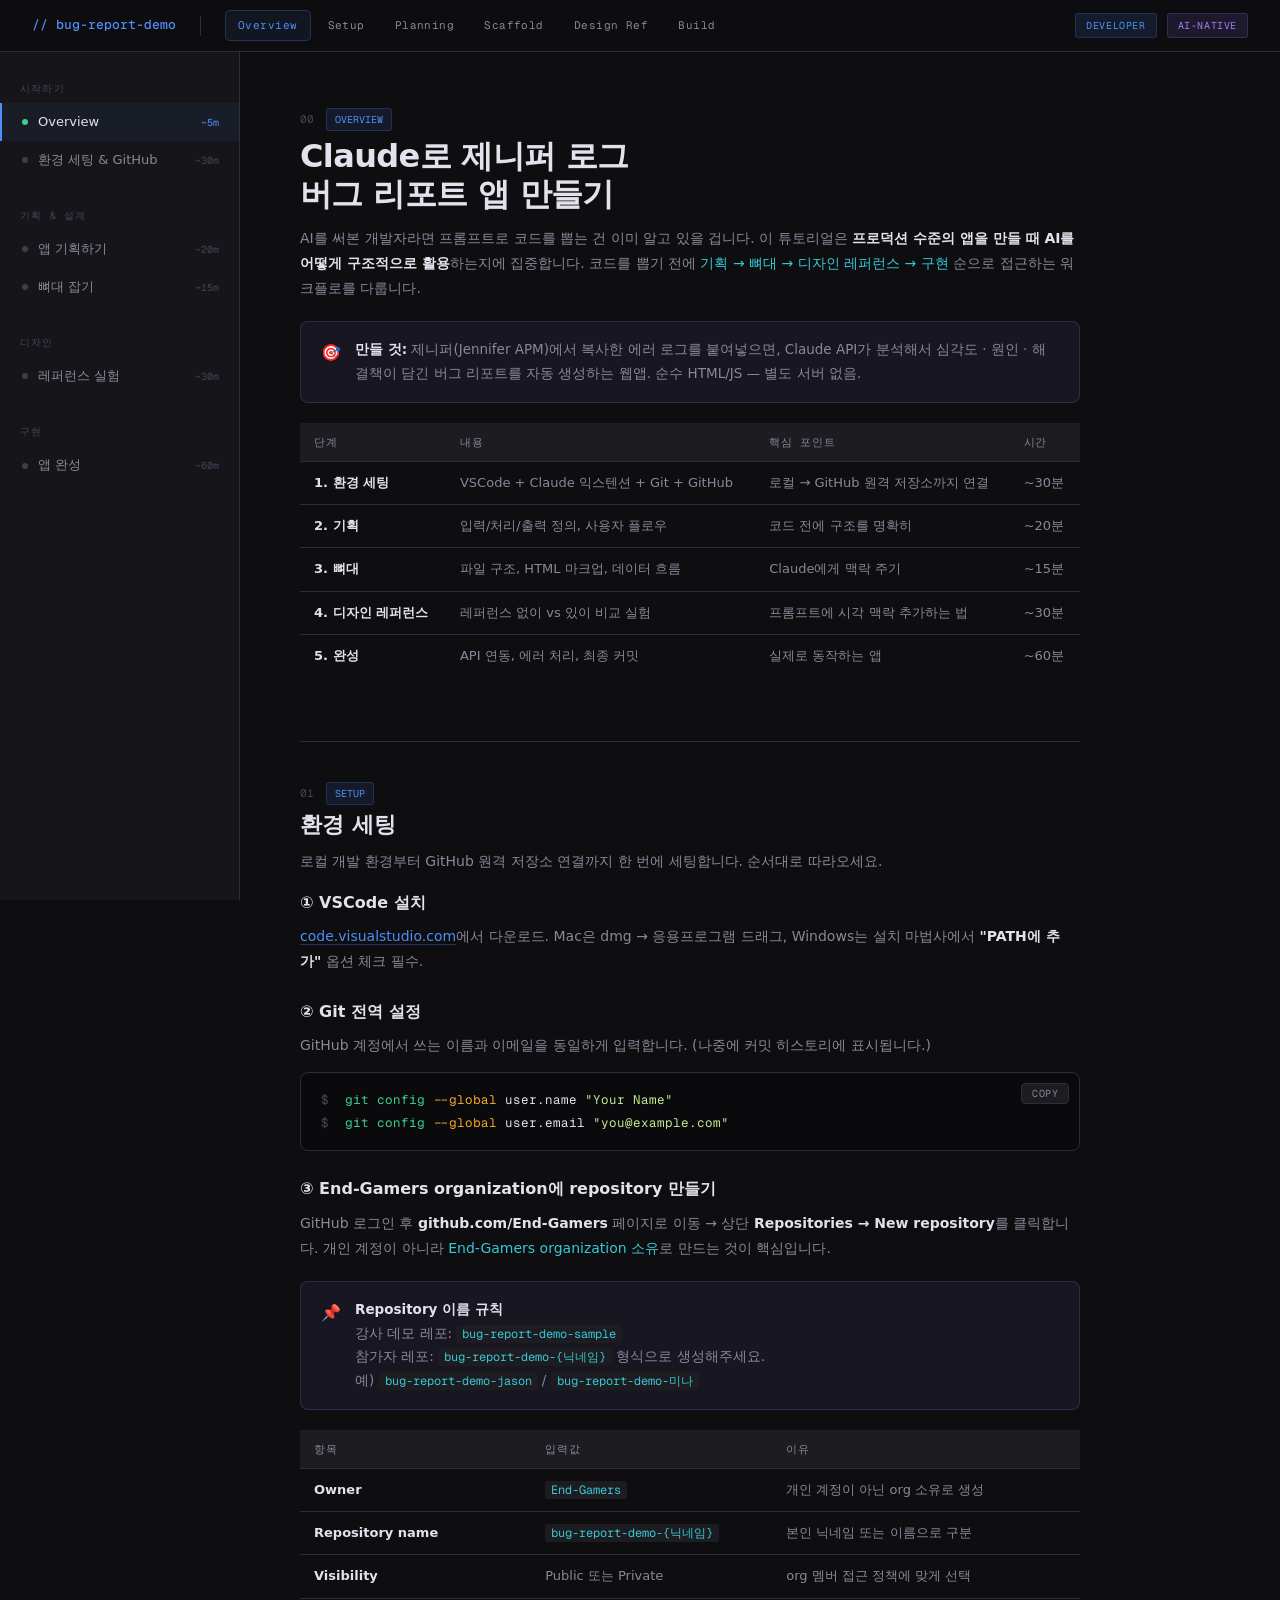
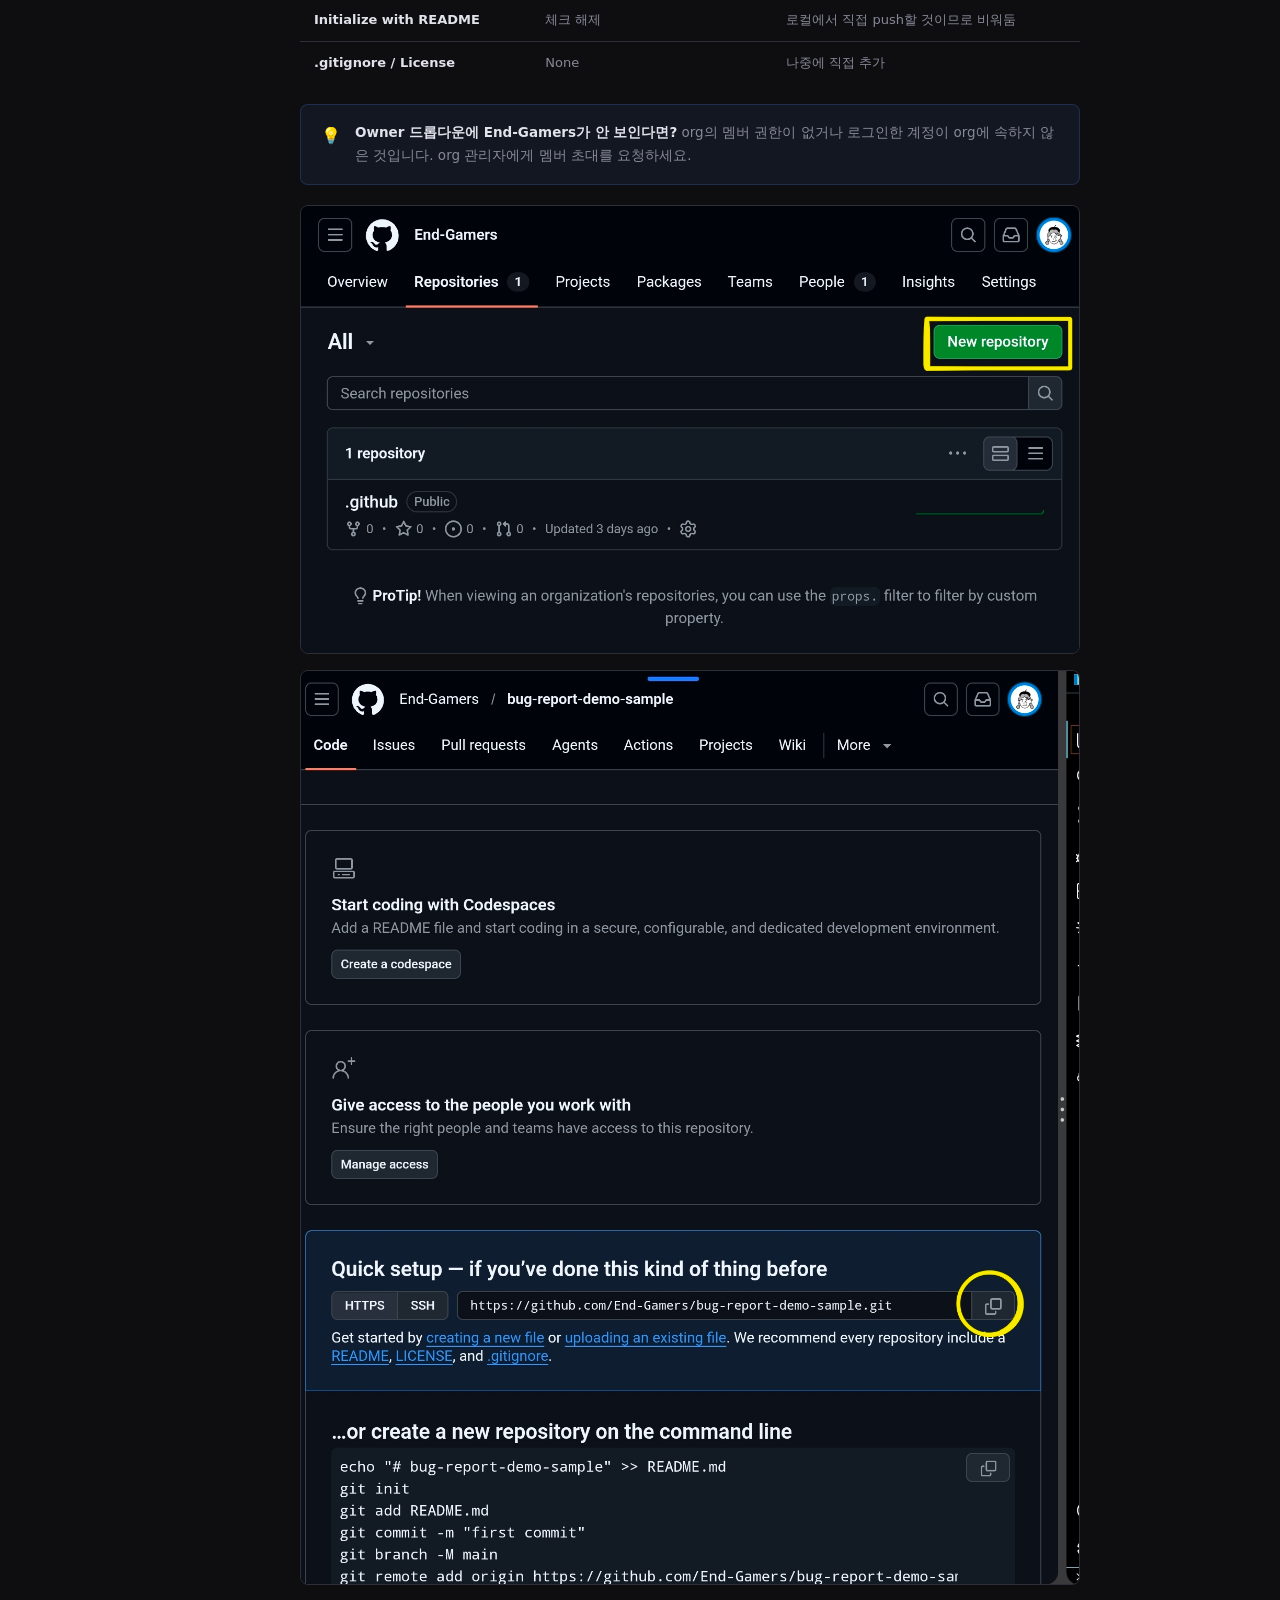
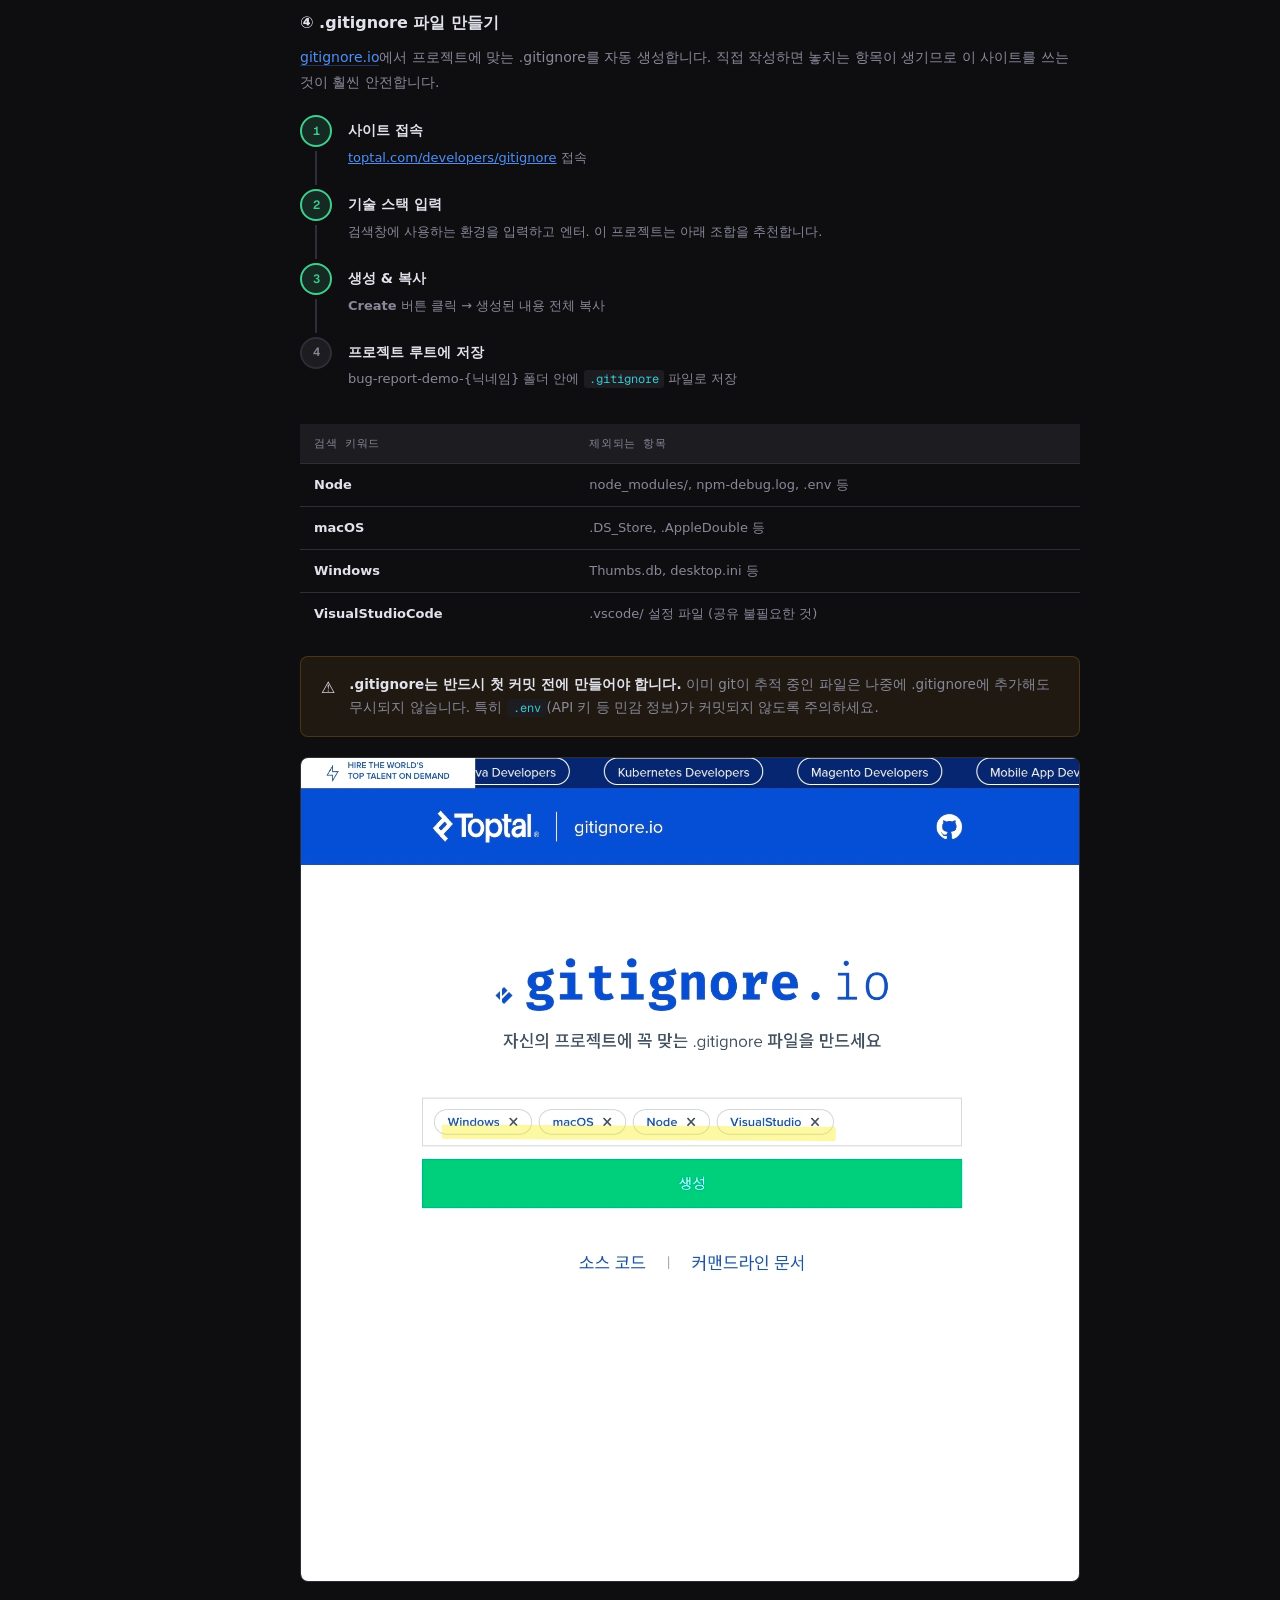
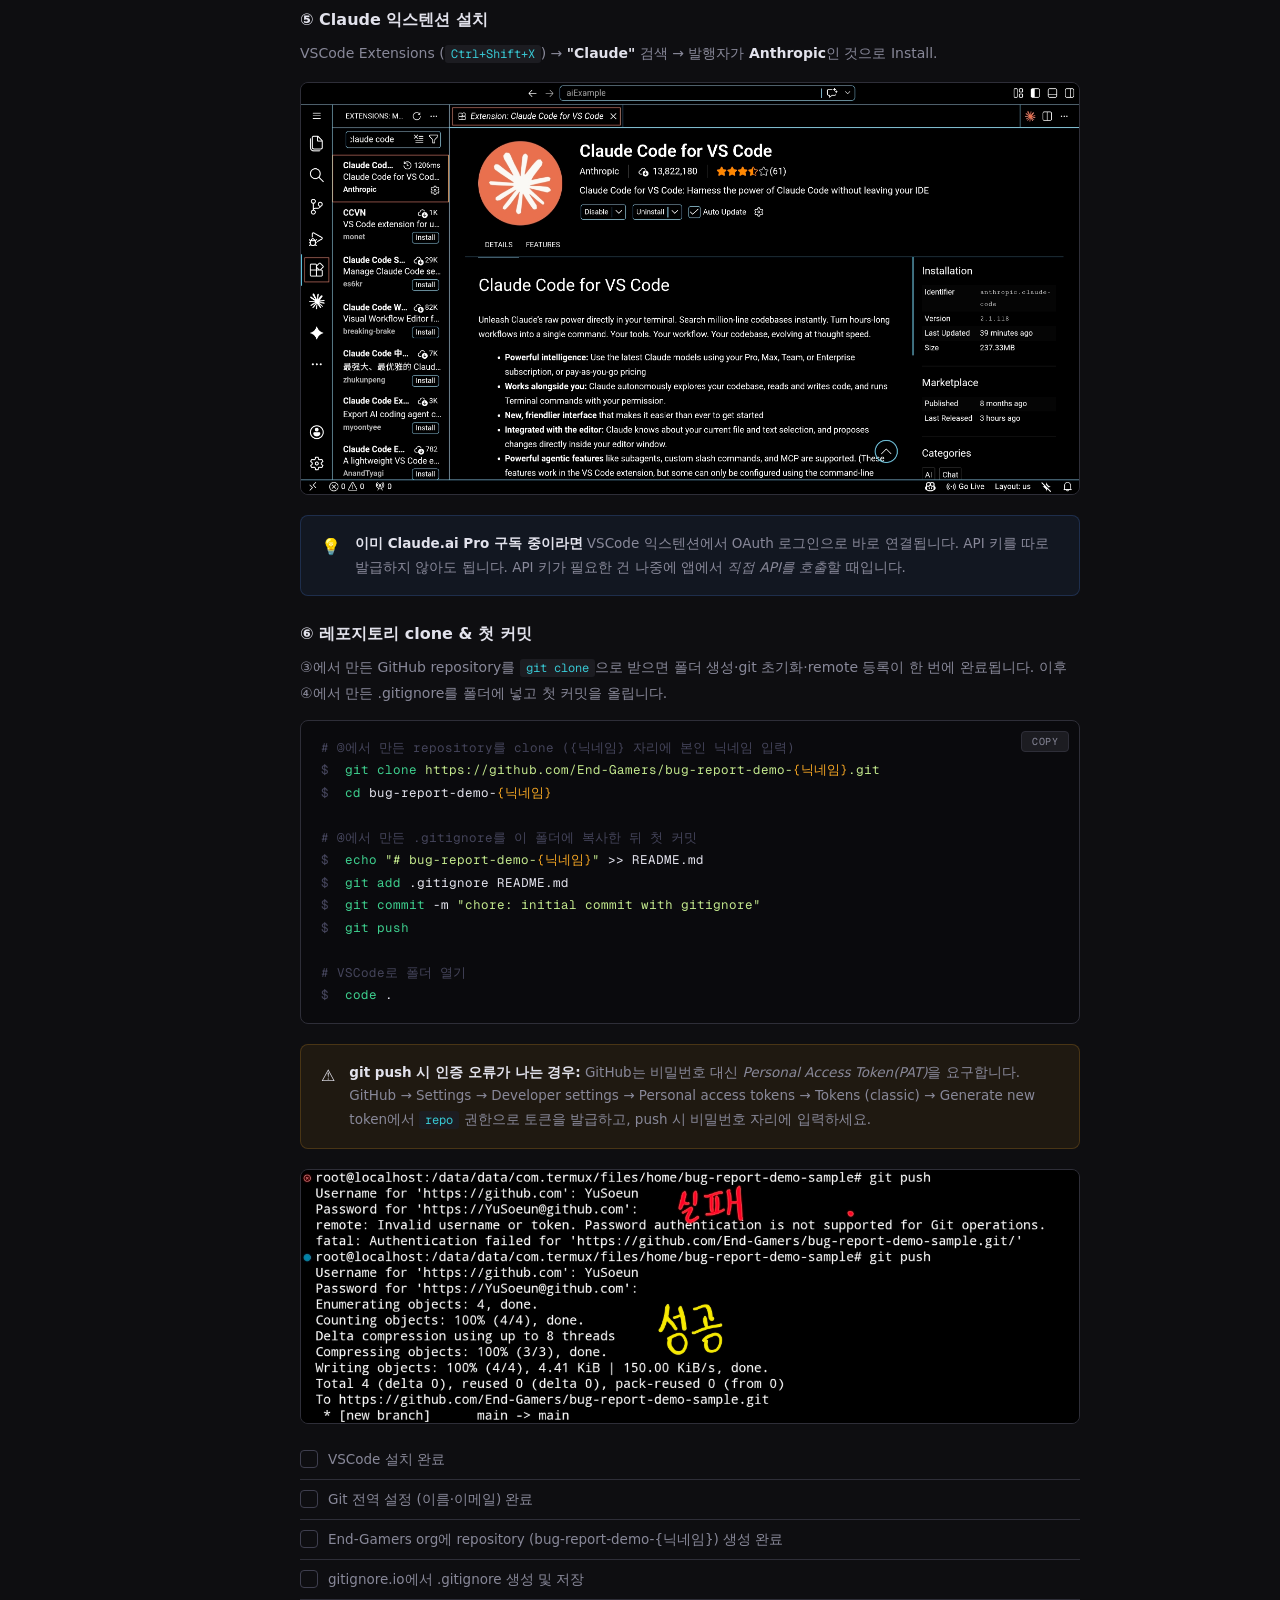
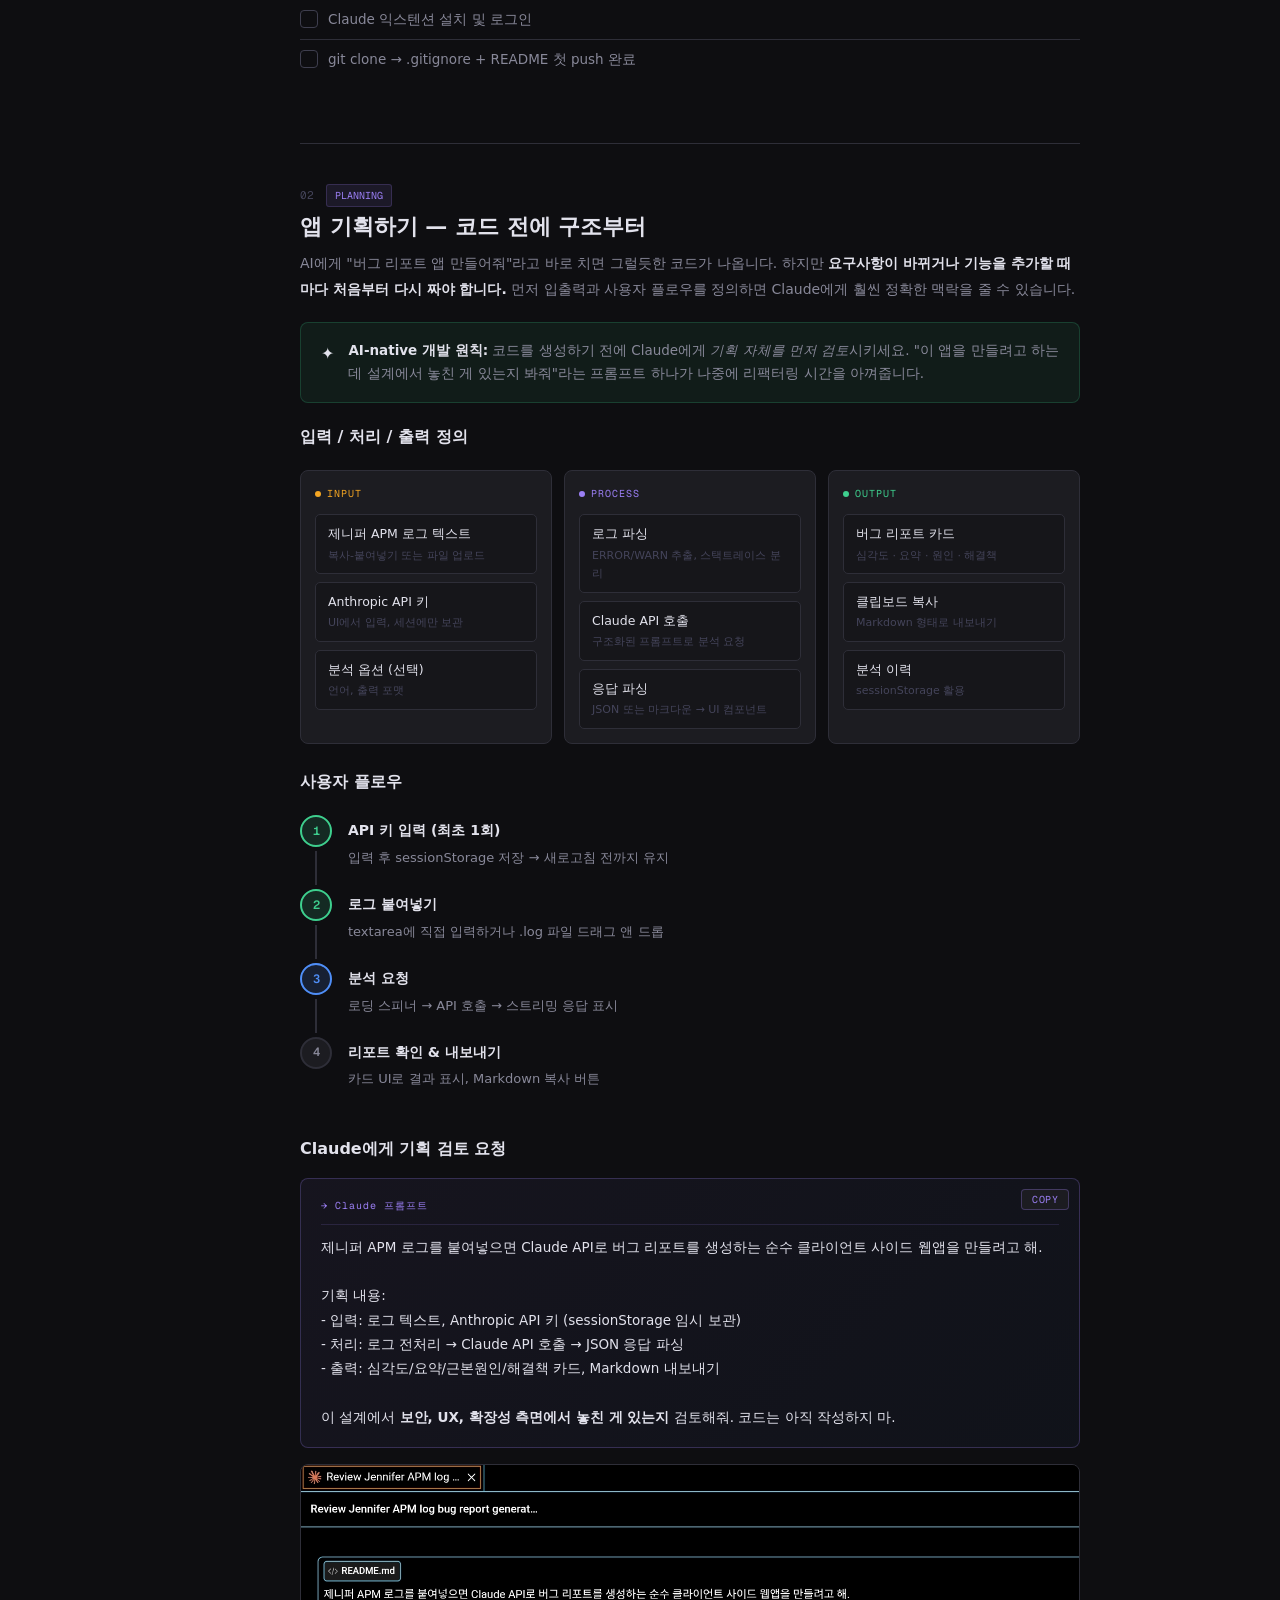
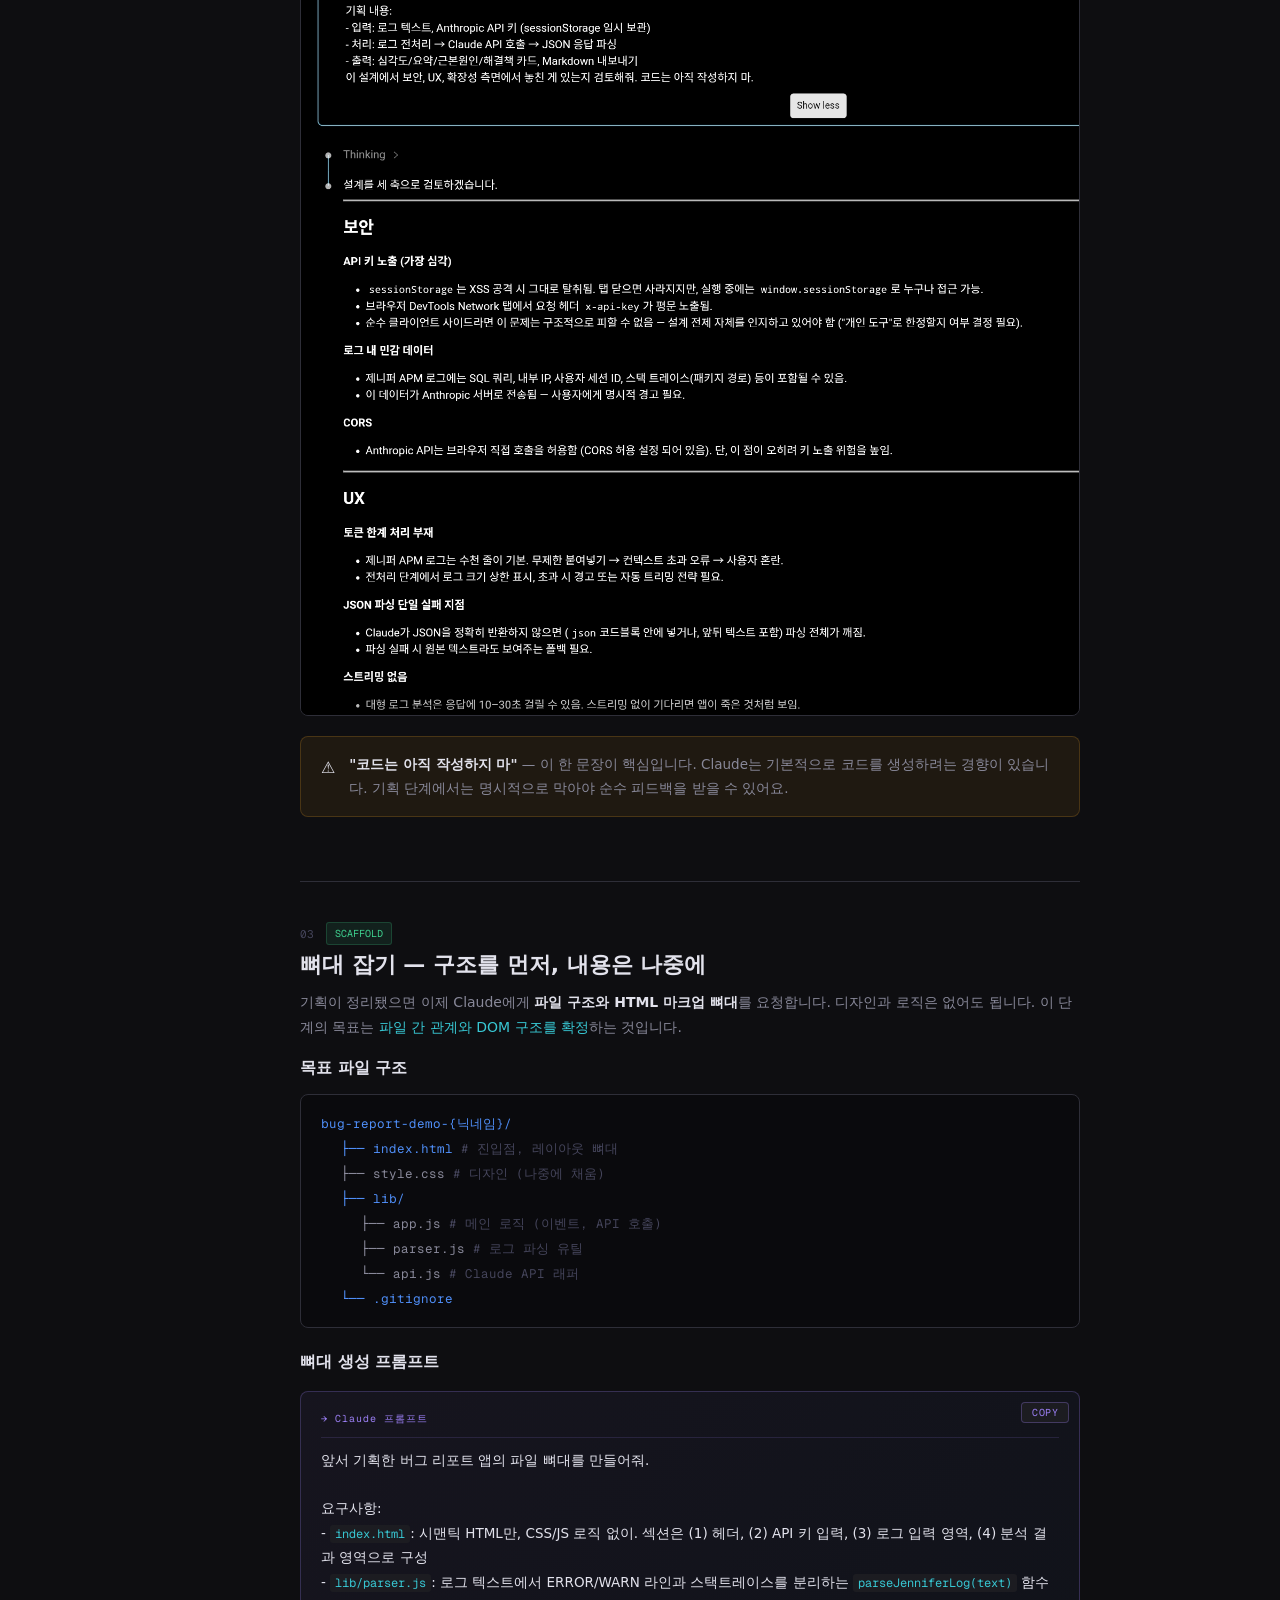
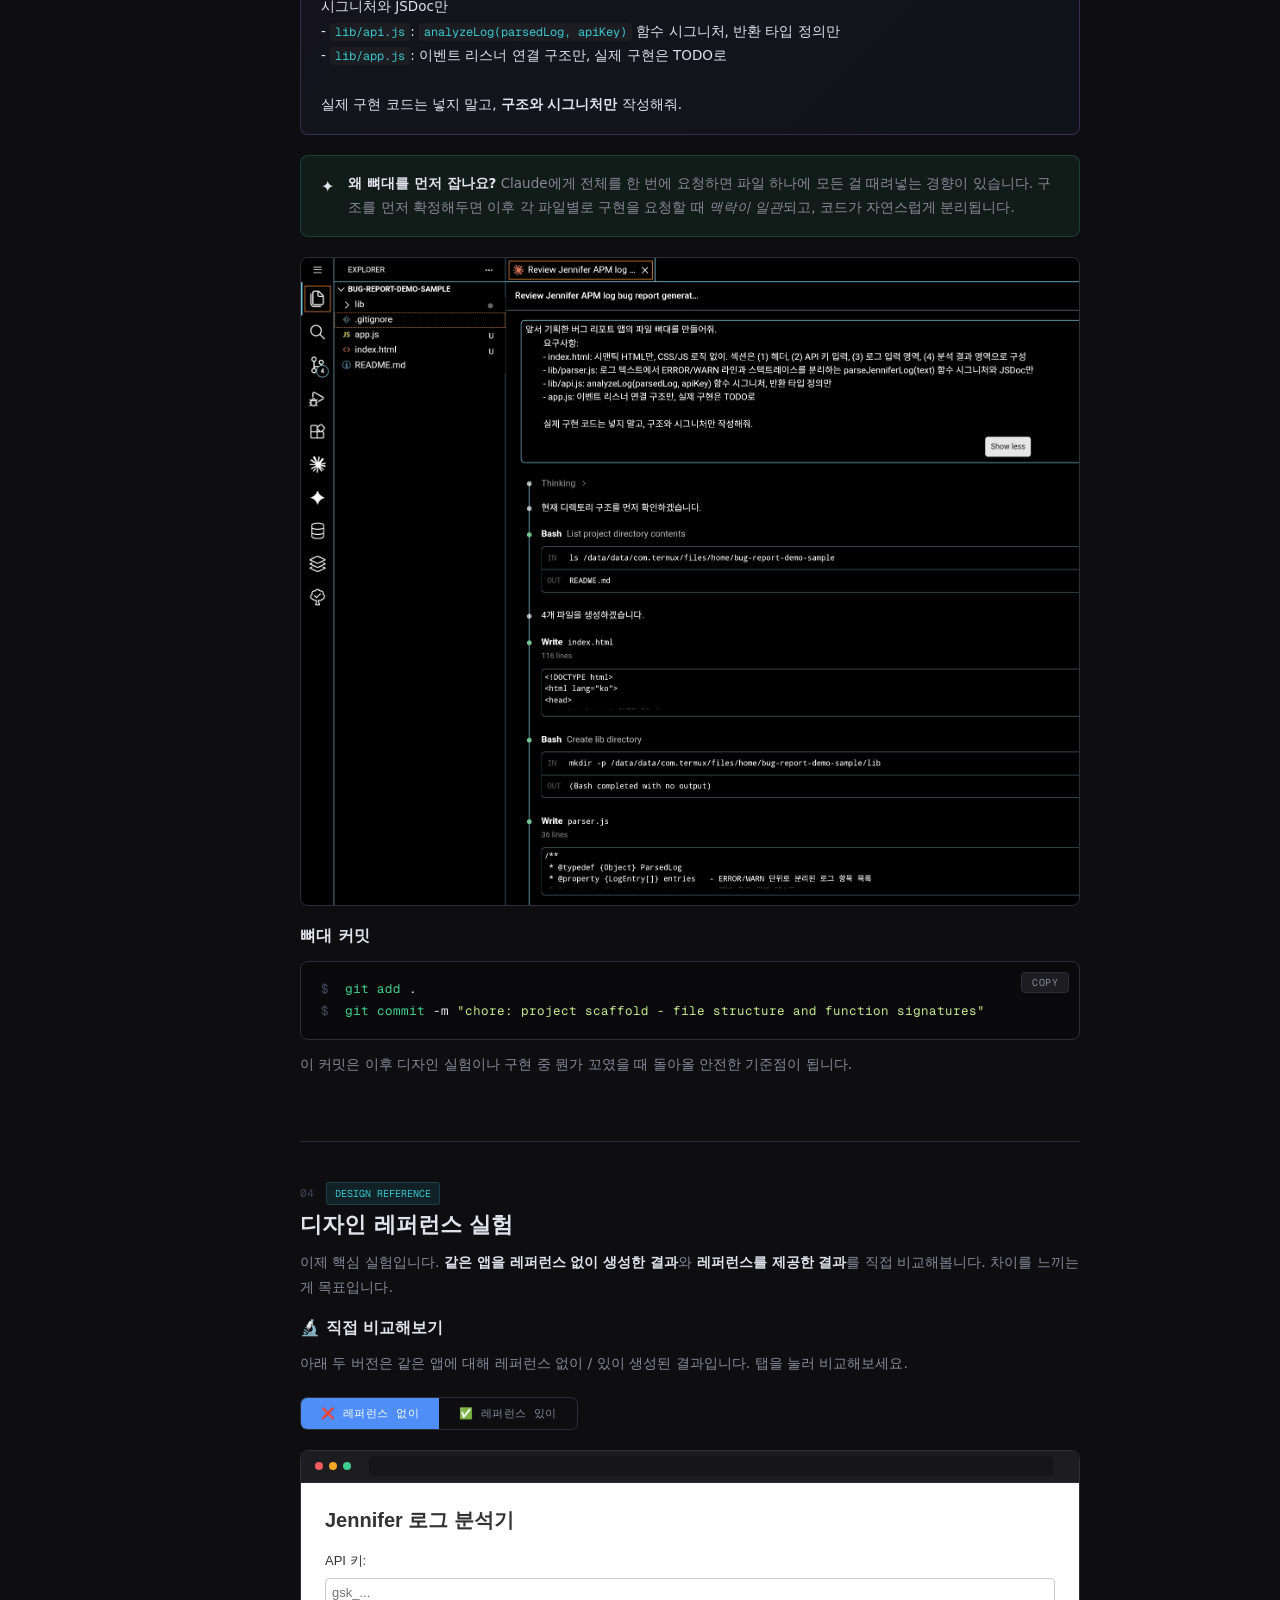
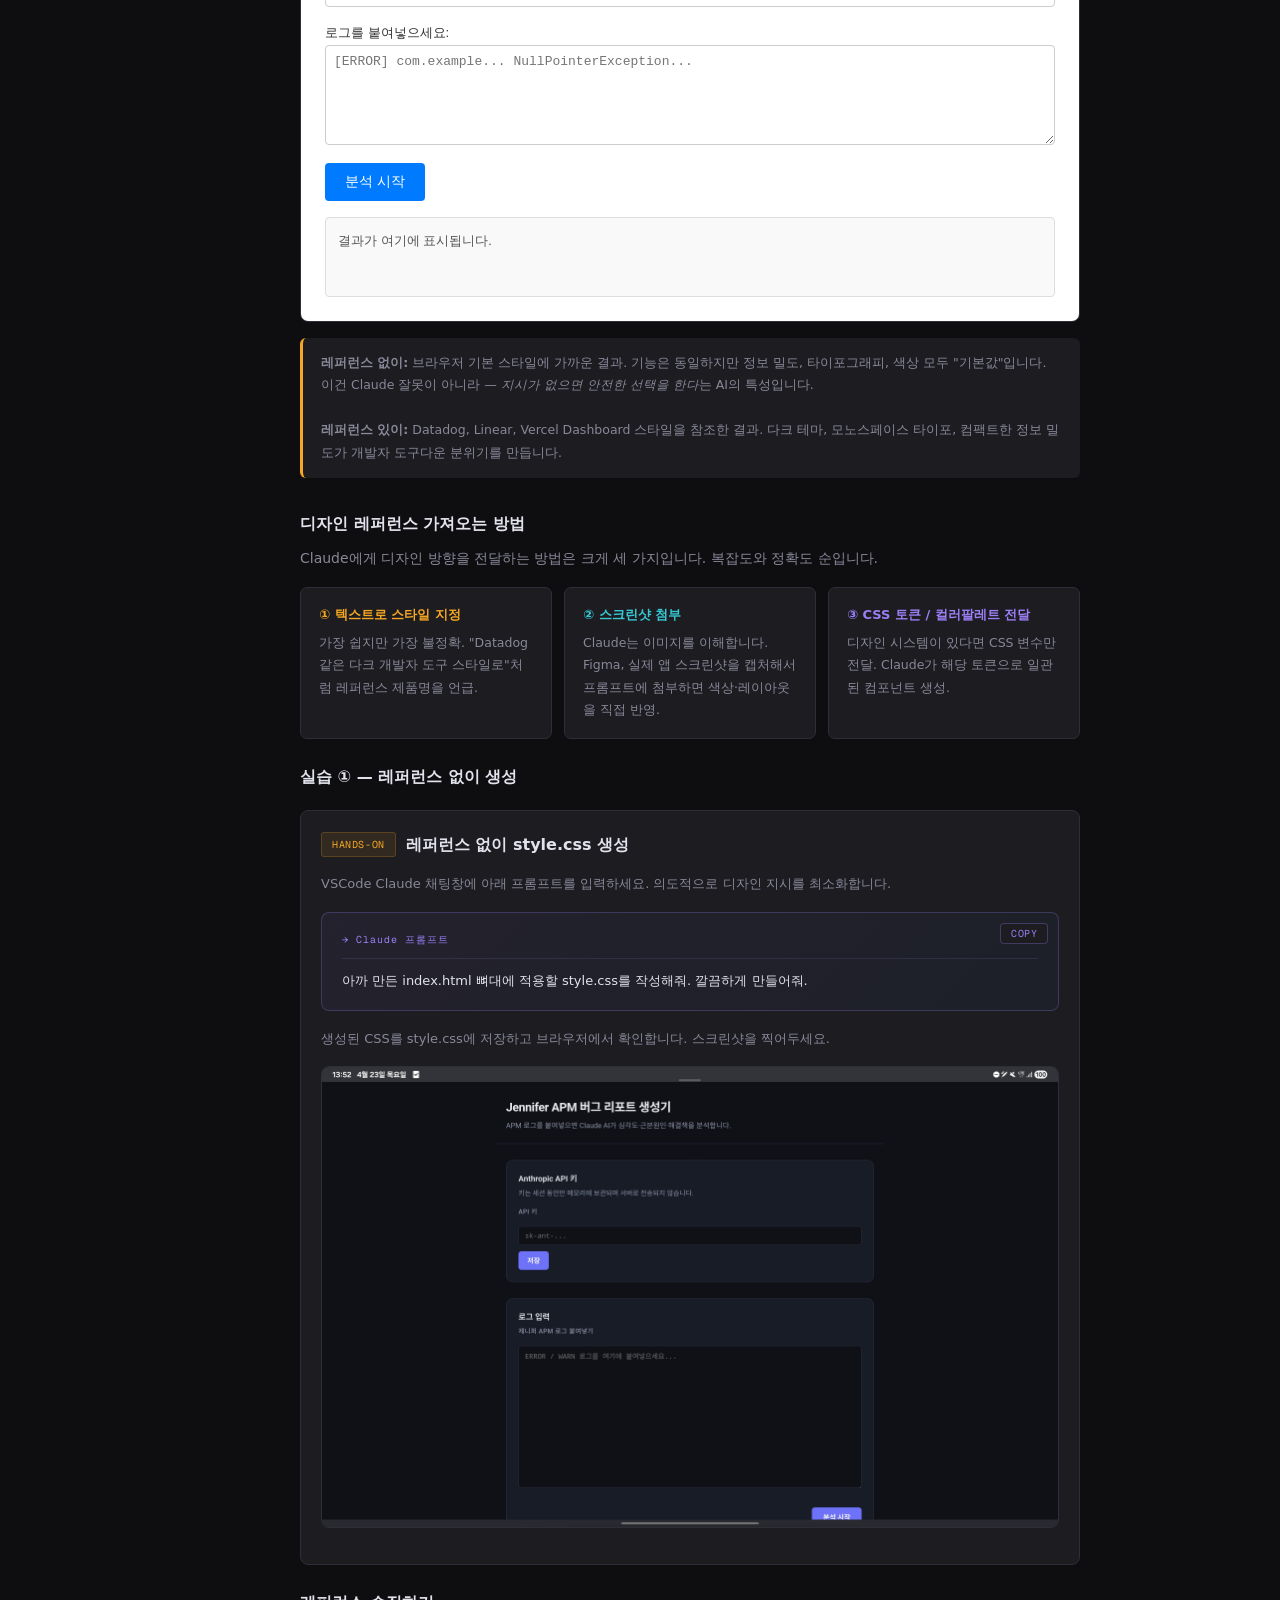
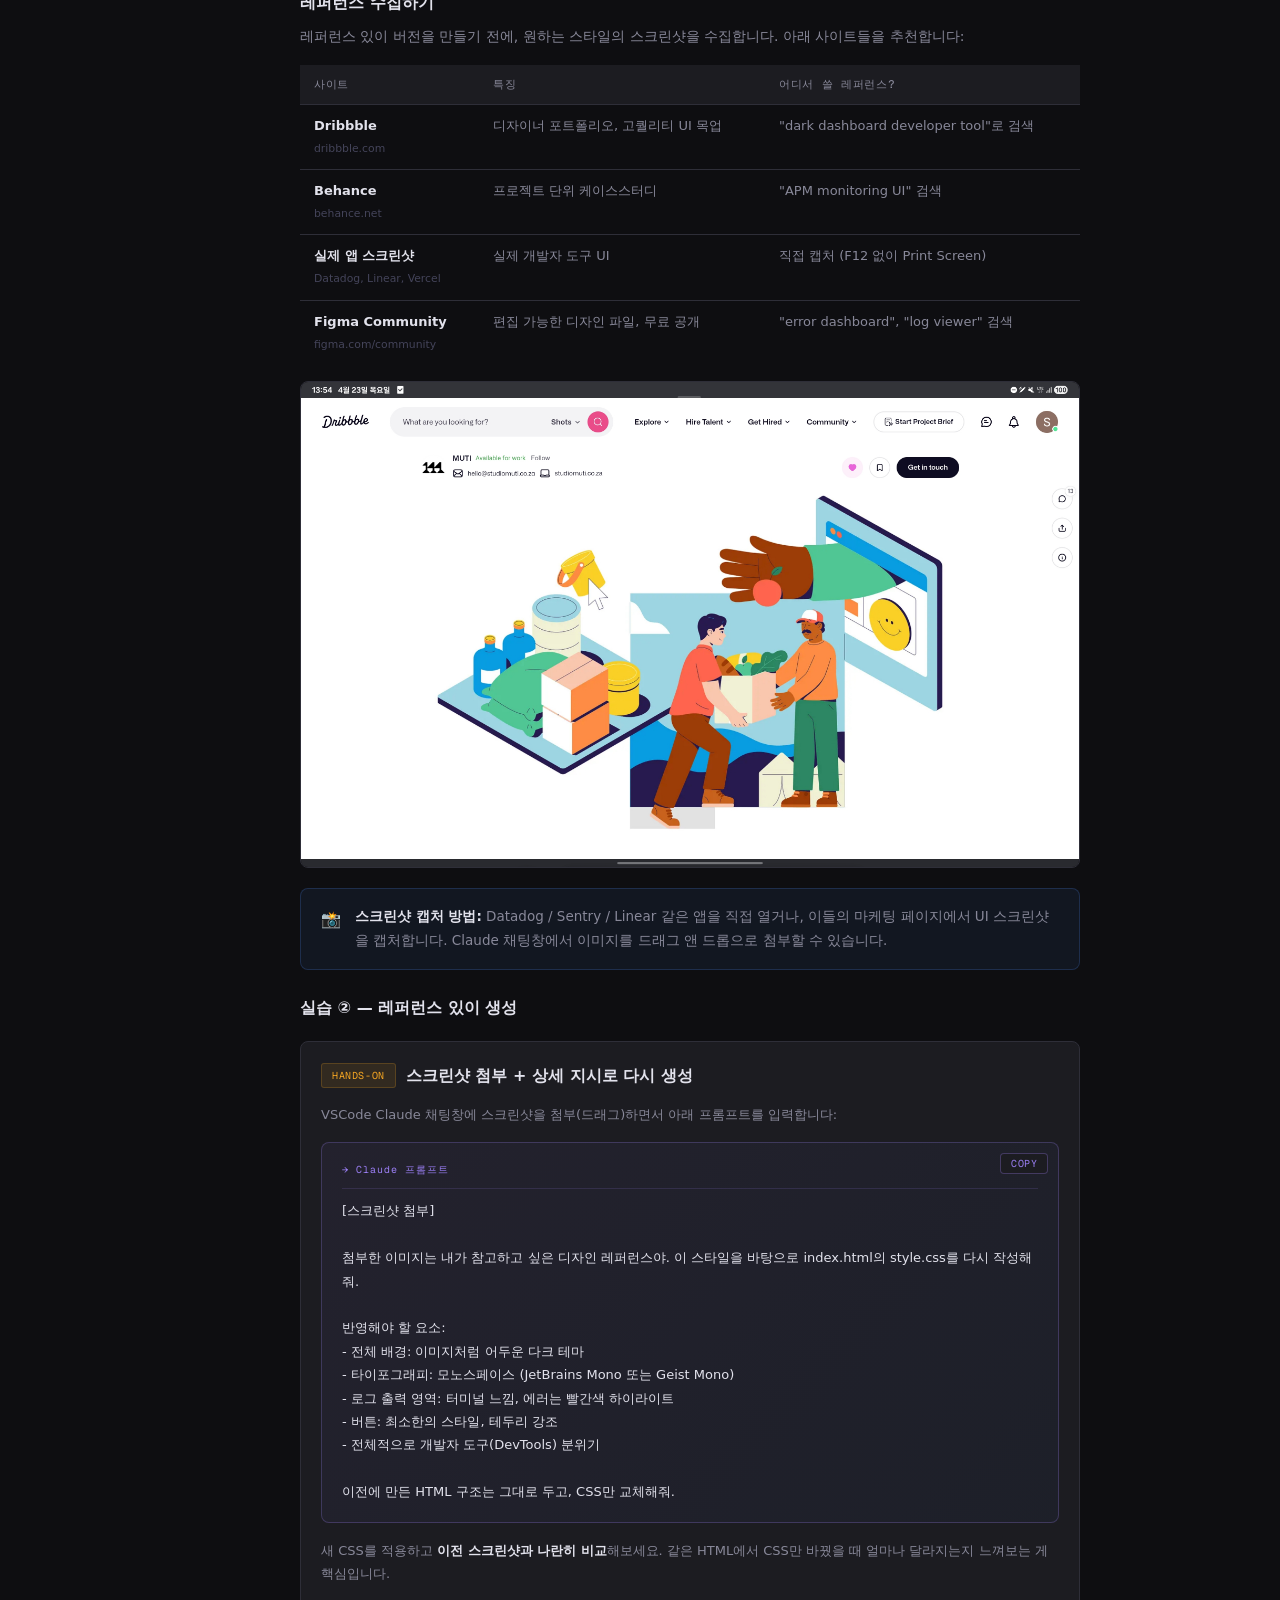
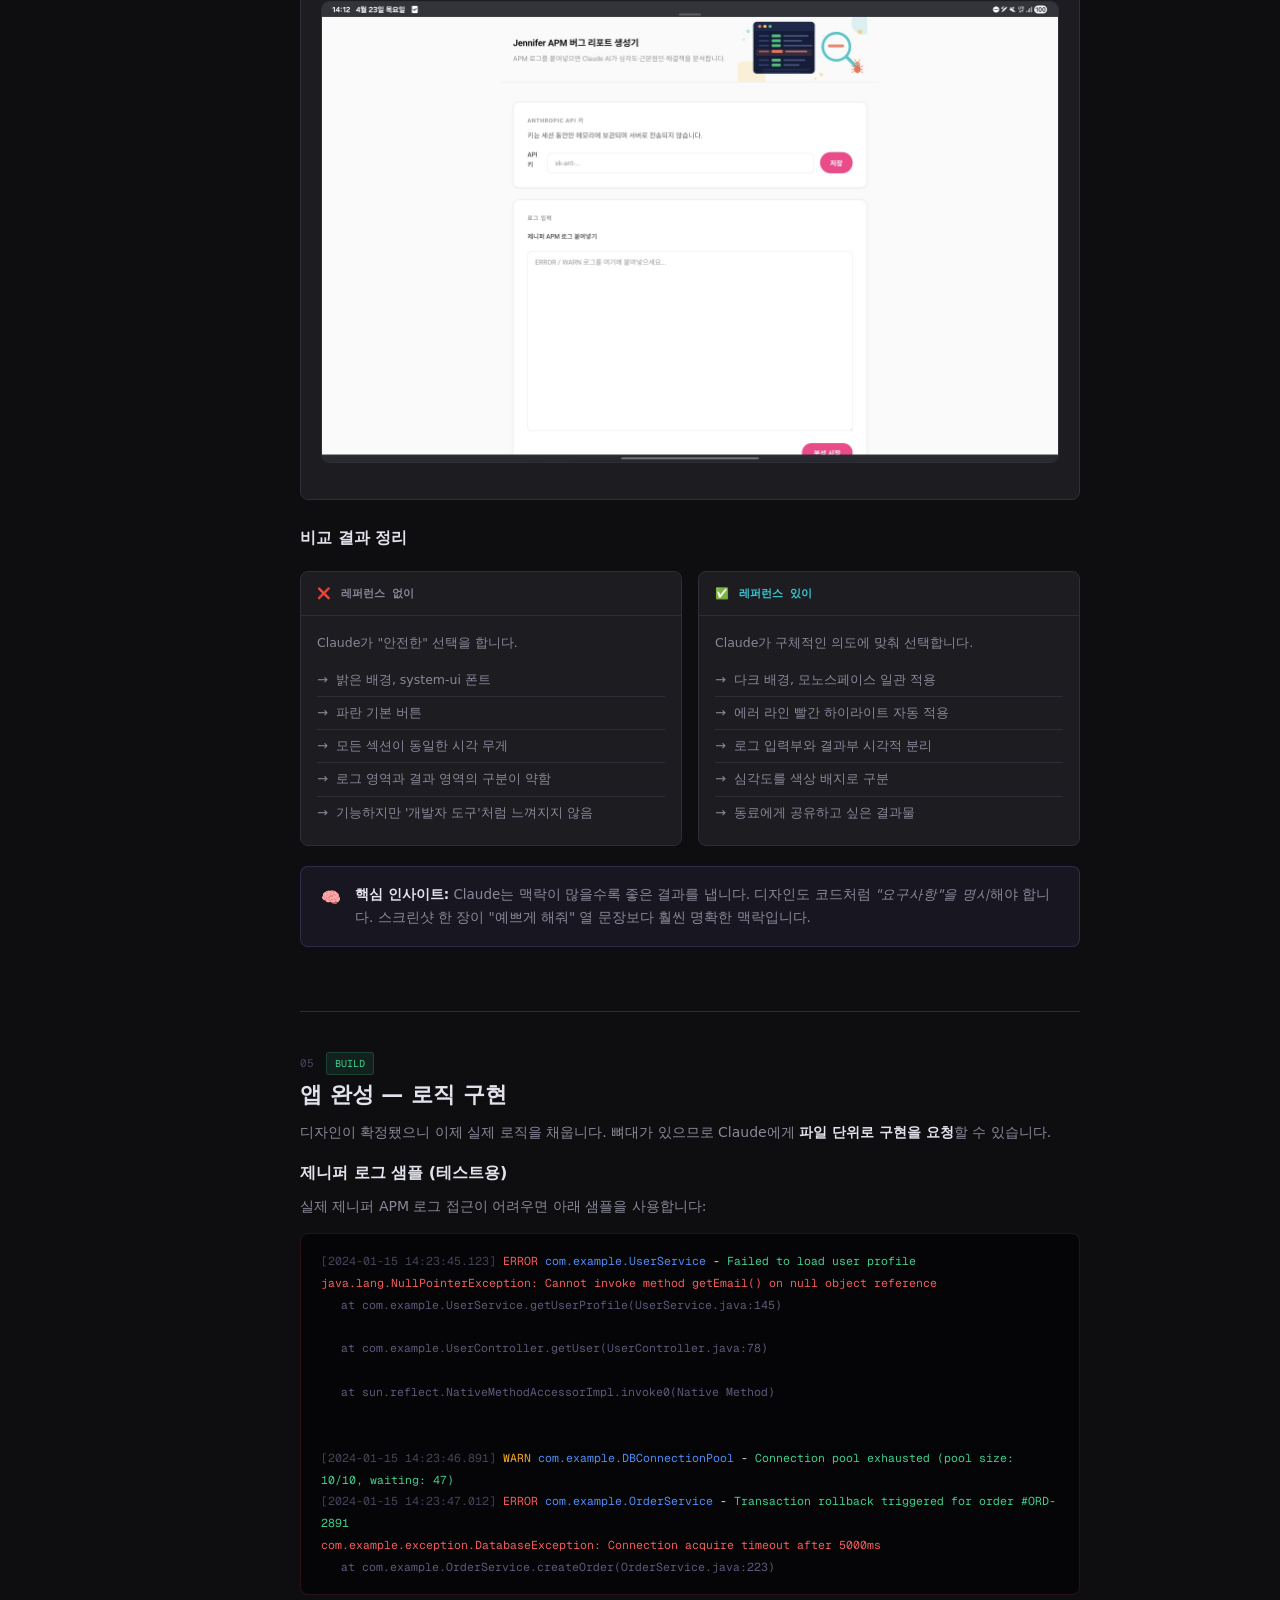
==== commit d5fac131: "docs: for deploy new guide page" ====
--- a/docs/index.html
+++ b/docs/index.html
@@ -667,8 +667,8 @@
         <span class="dir">bug-report-demo-<span class="arg">{닉네임}</span>/</span><br>
         <span class="indent"><span class="dir">├── index.html</span> <span class="comment"># 진입점, 레이아웃 뼈대</span></span><br>
         <span class="indent"><span class="file">├── style.css</span>  <span class="comment"># 디자인 (나중에 채움)</span></span><br>
-        <span class="indent"><span class="file">├── app.js</span>    <span class="comment"># 메인 로직 (이벤트, API 호출)</span></span><br>
         <span class="indent"><span class="dir">├── lib/</span></span><br>
+        <span class="indent2"><span class="file">├── app.js</span>    <span class="comment"># 메인 로직 (이벤트, API 호출)</span></span><br>
         <span class="indent2"><span class="file">├── parser.js</span> <span class="comment"># 로그 파싱 유틸</span></span><br>
         <span class="indent2"><span class="file">└── api.js</span>    <span class="comment"># Claude API 래퍼</span></span><br>
         <span class="indent"><span class="dir">└── .gitignore</span></span>
@@ -681,7 +681,7 @@
         - <code>index.html</code>: 시맨틱 HTML만, CSS/JS 로직 없이. 섹션은 (1) 헤더, (2) API 키 입력, (3) 로그 입력 영역, (4) 분석 결과 영역으로 구성<br>
         - <code>lib/parser.js</code>: 로그 텍스트에서 ERROR/WARN 라인과 스택트레이스를 분리하는 <code>parseJenniferLog(text)</code> 함수 시그니처와 JSDoc만<br>
         - <code>lib/api.js</code>: <code>analyzeLog(parsedLog, apiKey)</code> 함수 시그니처, 반환 타입 정의만<br>
-        - <code>app.js</code>: 이벤트 리스너 연결 구조만, 실제 구현은 TODO로<br>
+        - <code>lib/app.js</code>: 이벤트 리스너 연결 구조만, 실제 구현은 TODO로<br>
         <br>
         실제 구현 코드는 넣지 말고, <strong>구조와 시그니처만</strong> 작성해줘.</p>
         <button class="pbtn" onclick="copyPrompt(this)">COPY</button>
@@ -953,6 +953,115 @@
           <strong>API 키 보안:</strong> 브라우저에서 직접 API를 호출하면 DevTools Network 탭에서 키가 노출됩니다. 이 앱은 본인만 쓰는 내부 도구이므로 괜찮지만, 팀 전체가 쓰는 앱이라면 Node.js/Python 백엔드를 통해 프록시하는 구조로 바꿔야 합니다.
         </div>
       </div>
+
+      <div class="divider" style="margin:32px 0"></div>
+
+      <!-- ── BEDROCK ALTERNATIVE ── -->
+      <h3>AWS Bedrock 대안 (선택)</h3>
+      <p>Groq 대신 <strong>AWS Bedrock</strong>의 Claude 모델을 직접 호출할 수 있습니다. 두 방식의 차이를 먼저 확인하세요.</p>
+
+      <table class="tbl">
+        <thead><tr><th></th><th>Groq (기본)</th><th>AWS Bedrock</th></tr></thead>
+        <tbody>
+          <tr><td><strong>키 발급</strong></td><td>groq.com → API Keys (무료 플랜)</td><td>AWS Console → Bedrock → API keys</td></tr>
+          <tr><td><strong>모델</strong></td><td>llama-3.3-70b-versatile</td><td>us.anthropic.claude-sonnet-4-6 등</td></tr>
+          <tr><td><strong>실행 방법</strong></td><td>HTML 파일 직접 열기 가능</td><td><code style="font-family:var(--mono);font-size:12px;background:var(--surface);padding:1px 6px;border-radius:3px;color:var(--cyan)">node server.js</code> 필수 (CORS 프록시)</td></tr>
+          <tr><td><strong>비용</strong></td><td>무료 티어 있음</td><td>AWS 요금 부과</td></tr>
+        </tbody>
+      </table>
+
+      <h3 style="margin-top:24px">① Bedrock API 키 발급</h3>
+
+      <div class="steps-flow" style="margin-bottom:16px">
+        <div class="flow-item done">
+          <div class="flow-left"><div class="flow-circle">1</div><div class="flow-line"></div></div>
+          <div class="flow-content">
+            <div class="flow-title">AWS Console 접속</div>
+            <div class="flow-desc"><a href="https://console.aws.amazon.com/bedrock" target="_blank" style="color:var(--blue)">console.aws.amazon.com/bedrock</a> → 왼쪽 사이드바 <strong>API keys</strong> 클릭</div>
+          </div>
+        </div>
+        <div class="flow-item done">
+          <div class="flow-left"><div class="flow-circle">2</div><div class="flow-line"></div></div>
+          <div class="flow-content">
+            <div class="flow-title">모델 접근 권한 확인</div>
+            <div class="flow-desc">Bedrock → <strong>Model access</strong> → Anthropic 섹션에서 <code style="font-family:var(--mono);font-size:12px;background:var(--panel);padding:1px 6px;border-radius:3px;color:var(--cyan)">Claude Sonnet 4</code> 활성화 확인 (없으면 Request access)</div>
+          </div>
+        </div>
+        <div class="flow-item done">
+          <div class="flow-left"><div class="flow-circle">3</div><div class="flow-line"></div></div>
+          <div class="flow-content">
+            <div class="flow-title">API 키 생성</div>
+            <div class="flow-desc"><strong>Create API key</strong> → 이름 입력 → Create → 발급된 키 복사<br><small style="color:var(--dim)">키 형태: <code style="font-family:var(--mono);font-size:11px">ABSK...</code> (장기) 또는 <code style="font-family:var(--mono);font-size:11px">bedrock-api-key-YmVk...</code> (단기) — 두 형태 모두 동작합니다</small></div>
+          </div>
+        </div>
+      </div>
+
+      <div class="callout callout-warn">
+        <div class="callout-icon">⚠️</div>
+        <div class="callout-body">
+          <strong>Bedrock은 반드시 <code>node server.js</code>로 실행해야 합니다.</strong> 브라우저가 AWS Bedrock을 직접 호출하면 CORS 오류가 납니다. <code>server.js</code>가 <code>/api/bedrock</code> 프록시를 제공하므로 <strong>VS Code Live Server (포트 5501)가 아니라</strong> 아래 명령으로 서버를 실행한 뒤 <code>http://localhost:5059</code>를 열어야 합니다.
+        </div>
+      </div>
+
+      <div class="codeblock">
+        <span class="cm"># 프로젝트 루트에서 (package.json에 "type": "module" 필요)</span><br>
+        <span class="prompt">$</span><span class="cmd"> node server.js</span><br>
+        <br>
+        <span class="cm"># 브라우저에서 열기</span><br>
+        <span class="hl">http://localhost:5059</span>
+        <button class="cbtn" onclick="copyCode(this)">COPY</button>
+      </div>
+
+      <div class="callout callout-info">
+        <div class="callout-icon">💡</div>
+        <div class="callout-body">
+          <strong><code>node server.js</code>가 없다면?</strong> 프로젝트에 <code>server.js</code>가 없을 경우, Claude에게 다음 프롬프트로 만들어달라고 하세요 (아래 ② 프롬프트 참고). <code>package.json</code>도 <code>&#123; "type": "module" &#125;</code> 내용으로 생성이 필요합니다.
+        </div>
+      </div>
+
+      <h3 style="margin-top:24px">② Bedrock 지원 server.js 생성 요청</h3>
+      <div class="prompt-block">
+        <p>브라우저에서 AWS Bedrock을 직접 호출하면 CORS 오류가 나서, Node.js 로컬 프록시가 필요해.<br><br>
+        아래 기능을 하는 <code>server.js</code>를 작성해줘:<br>
+        - 정적 파일 서빙 (루트 폴더 기준 index.html, style.css, lib/ 등)<br>
+        - <code>POST /api/bedrock</code>: 요청 바디 <code>&#123; endpoint, headers, body &#125;</code>를 받아 AWS Bedrock endpoint로 <code>https.request</code> 전달 후 응답 파이프<br>
+        - ES module 방식 (<code>import</code>), Node.js 18+ 호환<br>
+        - 포트 5059에서 실행<br><br>
+        <code>package.json</code>도 <code>&#123; "type": "module" &#125;</code>으로 만들어줘.</p>
+        <button class="pbtn" onclick="copyPrompt(this)">COPY</button>
+      </div>
+
+      <h3 style="margin-top:24px">③ Bedrock 지원 api.js 구현 요청</h3>
+      <div class="prompt-block">
+        <p>lib/api.js를 수정해서 Groq와 AWS Bedrock API 키 방식을 모두 지원하게 해줘.<br><br>
+        함수 시그니처: <code>analyzeLog(parsedLog, provider, credentials)</code><br><br>
+        지원 프로바이더:<br>
+        - <code>'groq'</code> — credentials: <code>&#123; apiKey &#125;</code>, 기존 Groq 구현 유지<br>
+        - <code>'bedrock-key'</code> — credentials: <code>&#123; apiKey, region, model &#125;</code><br><br>
+        Bedrock 구현 요구사항:<br>
+        - 엔드포인트: <code>https://bedrock-runtime.&#123;region&#125;.amazonaws.com/model/&#123;encodeURIComponent(model)&#125;/converse</code><br>
+        - 요청은 직접 fetch하지 말고 <code>fetch('/api/bedrock', &#123; body: JSON.stringify(&#123;endpoint, headers, body&#125;) &#125;)</code>로 로컬 프록시 경유<br>
+        - Authorization 헤더: <code>Bearer &#123;apiKey&#125;</code><br>
+        - 요청 바디: <code>&#123; system:[&#123;text:SYSTEM_PROMPT&#125;], messages:[&#123;role:'user',content:[&#123;text:prompt&#125;]&#125;], inferenceConfig:&#123;maxTokens:4096&#125; &#125;</code><br>
+        - 응답 파싱: <code>body.output.message.content[0].text</code><br>
+        - 권장 모델: <code>us.anthropic.claude-sonnet-4-6</code><br><br>
+        에러 처리(401/403, 429, 400, 네트워크, 파싱)는 Groq 버전과 동일하게.</p>
+        <button class="pbtn" onclick="copyPrompt(this)">COPY</button>
+      </div>
+
+      <h3 style="margin-top:24px">④ UI에 프로바이더 선택기 추가</h3>
+      <div class="prompt-block">
+        <p>index.html의 API 키 입력 섹션을 수정해줘.<br><br>
+        - <code>&lt;select&gt;</code> 드롭다운으로 프로바이더 선택: <strong>Groq</strong> / <strong>AWS Bedrock (API 키)</strong><br>
+        - Groq 선택 시: API 키 입력 필드 1개<br>
+        - Bedrock 선택 시: 리전(기본값 us-east-1) + API 키 + 모델 ID 입력 필드<br>
+        - 선택에 따라 관련 없는 필드는 <code>hidden</code>으로 숨기기<br>
+        - 기본 선택: Groq<br><br>
+        app.js도 선택된 프로바이더에 맞는 credentials를 조합해서 <code>analyzeLog(parsedLog, provider, credentials)</code>를 호출하도록 수정해줘.</p>
+        <button class="pbtn" onclick="copyPrompt(this)">COPY</button>
+      </div>
+
+      <div class="divider" style="margin:32px 0"></div>
 
       <h3 style="margin-top:20px">app.js 이벤트 연결</h3>
       <div class="prompt-block">
